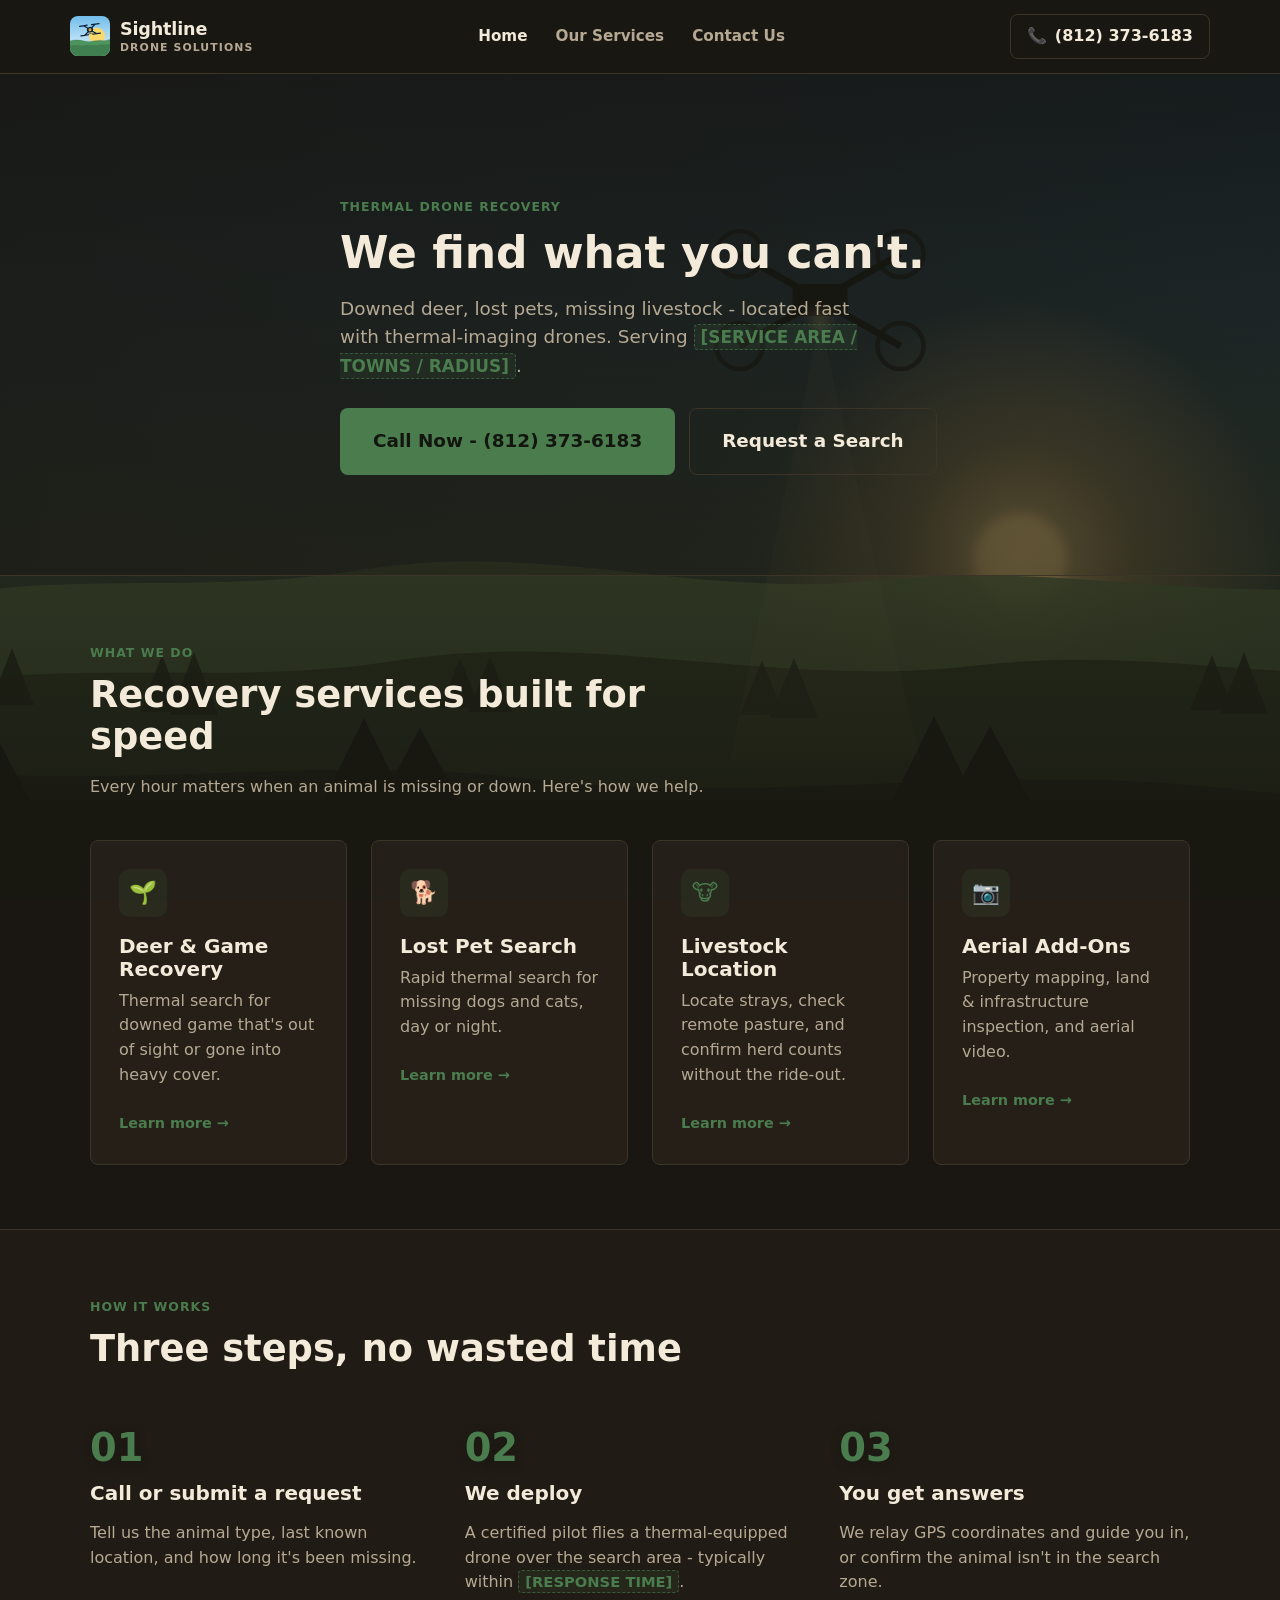
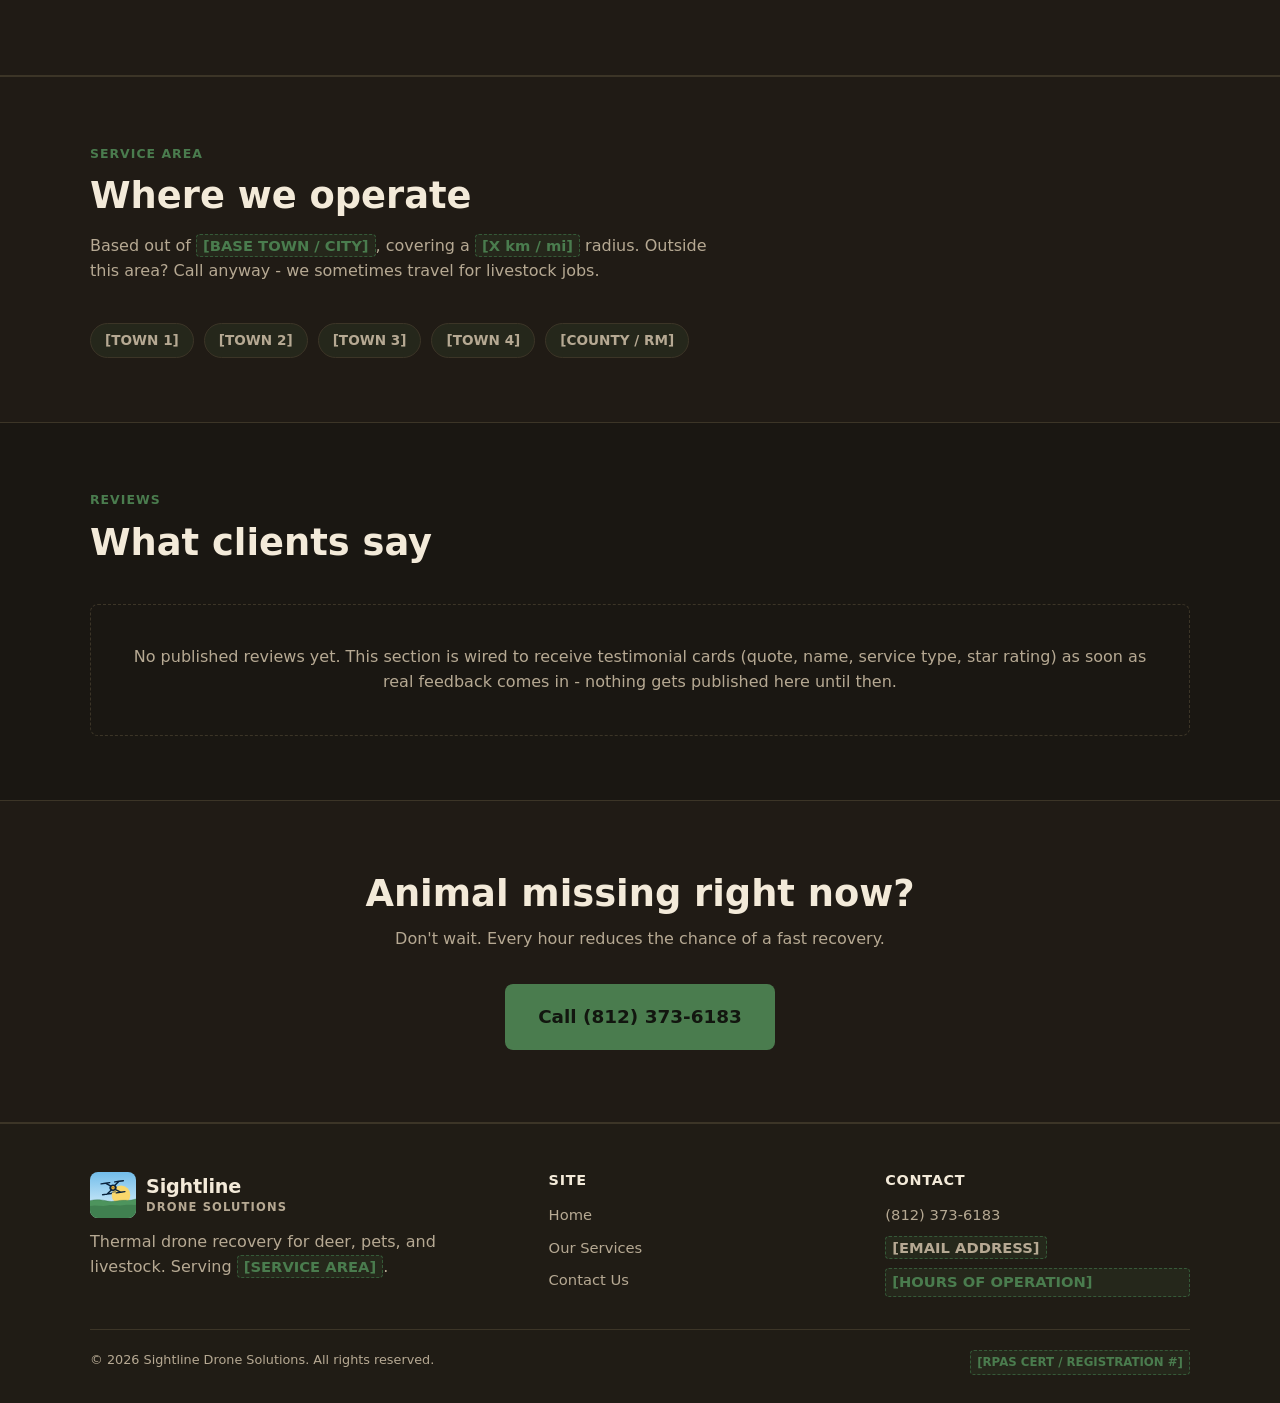
==== index.html @ b026ed7c "Add real phone number (812) 373-6183 Replace the [PHONE NUMBER] placeholder with the real number acr" ====
<!DOCTYPE html>
<html lang="en">
<head>
<meta charset="UTF-8">
<meta name="viewport" content="width=device-width, initial-scale=1.0">
<title>Sightline Drone Solutions | Thermal Drone Recovery for Deer, Pets &amp; Livestock</title>
<meta name="description" content="Thermal drone recovery service for downed deer, lost pets, and missing livestock. Fast dispatch, certified pilots. Call now.">
<link rel="stylesheet" href="css/style.css">
</head>
<body>

<!-- ===================== HEADER ===================== -->
<header class="site-header">
  <div class="container header-inner">
    <a href="index.html" class="brand">
      <img src="img/sightline-drone-solutions-icon-square.svg" alt="Sightline Drone Solutions" class="brand-icon">
      <span class="brand-text">
        <span class="brand-primary">Sightline</span>
        <span class="brand-secondary">Drone Solutions</span>
      </span>
    </a>

    <nav class="main-nav" id="main-nav">
      <a href="index.html" class="active">Home</a>
      <a href="services.html">Our Services</a>
      <a href="contact.html">Contact Us</a>
    </nav>

    <div class="header-actions">
      <a href="tel:+18123736183" class="header-call">
        &#128222; <span class="call-label">(812) 373-6183</span>
      </a>
      <button class="nav-toggle" id="nav-toggle" aria-label="Toggle menu" aria-expanded="false">
        &#9776;
      </button>
    </div>
  </div>
</header>

<!-- ===================== HERO ===================== -->
<section class="hero">
  <div class="container hero-grid">
    <div>
      <span class="eyebrow">Thermal Drone Recovery</span>
      <h1>We find what you can't.</h1>
      <p class="lead">
        Downed deer, lost pets, missing livestock - located fast with
        thermal-imaging drones. Serving <span class="placeholder">[SERVICE AREA / TOWNS / RADIUS]</span>.
      </p>

      <div class="hero-actions">
        <a href="tel:+18123736183" class="btn btn-primary btn-lg">Call Now - (812) 373-6183</a>
        <a href="contact.html" class="btn btn-secondary btn-lg">Request a Search</a>
      </div>
    </div>
  </div>
</section>

<!-- ===================== SERVICES OVERVIEW ===================== -->
<section>
  <div class="container">
    <div class="section-head">
      <span class="eyebrow">What We Do</span>
      <h2>Recovery services built for speed</h2>
      <p>Every hour matters when an animal is missing or down. Here's how we help.</p>
    </div>

    <div class="grid grid-4">
      <a href="services.html#deer-recovery" class="card">
        <div class="card-icon">&#127793;</div>
        <h3>Deer &amp; Game Recovery</h3>
        <p>Thermal search for downed game that's out of sight or gone into heavy cover.</p>
        <span class="card-link">Learn more &rarr;</span>
      </a>
      <a href="services.html#pet-search" class="card">
        <div class="card-icon">&#128021;</div>
        <h3>Lost Pet Search</h3>
        <p>Rapid thermal search for missing dogs and cats, day or night.</p>
        <span class="card-link">Learn more &rarr;</span>
      </a>
      <a href="services.html#livestock" class="card">
        <div class="card-icon">&#128046;</div>
        <h3>Livestock Location</h3>
        <p>Locate strays, check remote pasture, and confirm herd counts without the ride-out.</p>
        <span class="card-link">Learn more &rarr;</span>
      </a>
      <a href="services.html#aerial-addons" class="card">
        <div class="card-icon">&#128247;</div>
        <h3>Aerial Add-Ons</h3>
        <p>Property mapping, land &amp; infrastructure inspection, and aerial video.</p>
        <span class="card-link">Learn more &rarr;</span>
      </a>
    </div>
  </div>
</section>

<!-- ===================== HOW IT WORKS ===================== -->
<section class="band">
  <div class="container">
    <div class="section-head">
      <span class="eyebrow">How It Works</span>
      <h2>Three steps, no wasted time</h2>
    </div>

    <div class="steps">
      <div class="step">
        <div class="step-number">01</div>
        <h3>Call or submit a request</h3>
        <p>Tell us the animal type, last known location, and how long it's been missing.</p>
      </div>
      <div class="step">
        <div class="step-number">02</div>
        <h3>We deploy</h3>
        <p>A certified pilot flies a thermal-equipped drone over the search area - typically within <span class="placeholder">[RESPONSE TIME]</span>.</p>
      </div>
      <div class="step">
        <div class="step-number">03</div>
        <h3>You get answers</h3>
        <p>We relay GPS coordinates and guide you in, or confirm the animal isn't in the search zone.</p>
      </div>
    </div>
  </div>
</section>


<!-- ===================== SERVICE AREA ===================== -->
<section class="band">
  <div class="container">
    <div class="section-head">
      <span class="eyebrow">Service Area</span>
      <h2>Where we operate</h2>
      <p>Based out of <span class="placeholder">[BASE TOWN / CITY]</span>, covering a <span class="placeholder">[X km / mi]</span> radius. Outside this area? Call anyway - we sometimes travel for livestock jobs.</p>
    </div>
    <div class="area-list">
      <span class="placeholder">[TOWN 1]</span>
      <span class="placeholder">[TOWN 2]</span>
      <span class="placeholder">[TOWN 3]</span>
      <span class="placeholder">[TOWN 4]</span>
      <span class="placeholder">[COUNTY / RM]</span>
    </div>
  </div>
</section>

<!-- ===================== REVIEWS (placeholder slot) ===================== -->
<section>
  <div class="container">
    <div class="section-head">
      <span class="eyebrow">Reviews</span>
      <h2>What clients say</h2>
    </div>
    <div class="reviews-slot">
      No published reviews yet. This section is wired to receive testimonial
      cards (quote, name, service type, star rating) as soon as real
      feedback comes in - nothing gets published here until then.
    </div>
  </div>
</section>

<!-- ===================== CTA ===================== -->
<section class="cta-band band">
  <div class="container">
    <h2>Animal missing right now?</h2>
    <p>Don't wait. Every hour reduces the chance of a fast recovery.</p>
    <a href="tel:+18123736183" class="btn btn-primary btn-lg">Call (812) 373-6183</a>
  </div>
</section>

<!-- ===================== FOOTER ===================== -->
<footer class="site-footer">
  <div class="container">
    <div class="footer-grid">
      <div>
        <a href="index.html" class="brand footer-brand">
          <img src="img/sightline-drone-solutions-icon-square.svg" alt="Sightline Drone Solutions" class="brand-icon">
          <span class="brand-text">
            <span class="brand-primary">Sightline</span>
            <span class="brand-secondary">Drone Solutions</span>
          </span>
        </a>
        <p>Thermal drone recovery for deer, pets, and livestock. Serving <span class="placeholder">[SERVICE AREA]</span>.</p>
      </div>
      <div>
        <h4>Site</h4>
        <ul>
          <li><a href="index.html">Home</a></li>
          <li><a href="services.html">Our Services</a></li>
          <li><a href="contact.html">Contact Us</a></li>
        </ul>
      </div>
      <div>
        <h4>Contact</h4>
        <ul>
          <li><a href="tel:+18123736183">(812) 373-6183</a></li>
          <li><a href="mailto:placeholder@example.com" class="placeholder">[EMAIL ADDRESS]</a></li>
          <li class="placeholder">[HOURS OF OPERATION]</li>
        </ul>
      </div>
    </div>
    <div class="footer-bottom">
      <span>&copy; <span id="year"></span> Sightline Drone Solutions. All rights reserved.</span>
      <span class="placeholder">[RPAS CERT / REGISTRATION #]</span>
    </div>
  </div>
</footer>

<div class="mobile-call-bar">
  <a href="tel:+18123736183">&#128222; Call Now</a>
</div>

<script src="js/main.js"></script>
</body>
</html>
---- css/style.css ----
/* ==========================================================================
   Sightline Drone Solutions - base styles
   ========================================================================== */

:root {
  --bg: #1a1712;
  --bg-rgb: 26, 23, 18;
  --bg-alt: #221d16;
  --bg-alt-rgb: 34, 29, 22;
  --bg-card: #28221a;
  --bg-card-rgb: 40, 34, 26;
  --border: #3c3527;
  --text: #f3ead9;
  --text-dim: #b6a993;
  --accent: #4a7c4e;
  --accent-rgb: 74, 124, 78;
  --accent-dim: #355a38;
  --accent-text: #12160f;
  --danger: #cf5c40;
  --success: #7e9455;
  --radius: 8px;
  --max-width: 1140px;
  --font-body: 'Inter', system-ui, -apple-system, "Segoe UI", Roboto, sans-serif;
  --font-head: 'Inter', system-ui, -apple-system, "Segoe UI", Roboto, sans-serif;
}

* {
  box-sizing: border-box;
}

html {
  scroll-behavior: smooth;
  background:
    linear-gradient(180deg, rgba(var(--bg-rgb), 0.55) 0%, rgba(var(--bg-rgb), 0.42) 30%, rgba(var(--bg-rgb), 0.8) 100%),
    var(--bg) url('../img/hero-bg.svg');
  background-size: cover;
  background-position: center top;
  background-repeat: no-repeat;
  background-attachment: fixed;
}

body {
  margin: 0;
  background: transparent;
  color: var(--text);
  font-family: var(--font-body);
  line-height: 1.55;
  -webkit-font-smoothing: antialiased;
}

img {
  max-width: 100%;
  display: block;
}

a {
  color: var(--accent);
  text-decoration: none;
}

a:hover {
  text-decoration: underline;
}

.container {
  width: 100%;
  max-width: var(--max-width);
  margin: 0 auto;
  padding: 0 20px;
}

section {
  padding: 64px 0;
}

h1, h2, h3, h4 {
  font-family: var(--font-head);
  line-height: 1.15;
  margin: 0 0 16px;
}

h1 { font-size: clamp(2.1rem, 5vw, 3.4rem); }
h2 { font-size: clamp(1.6rem, 3.4vw, 2.3rem); }
h3 { font-size: 1.25rem; }

p { margin: 0 0 16px; color: var(--text-dim); }

.eyebrow {
  display: inline-block;
  color: var(--accent);
  font-weight: 700;
  letter-spacing: 0.08em;
  text-transform: uppercase;
  font-size: 0.78rem;
  margin-bottom: 12px;
}

.section-head {
  max-width: 640px;
  margin-bottom: 40px;
}

.placeholder {
  background: rgba(var(--accent-rgb), 0.12);
  border: 1px dashed var(--accent-dim);
  color: var(--accent);
  padding: 2px 6px;
  border-radius: 4px;
  font-size: 0.92em;
  font-weight: 600;
  white-space: normal;
}

p.placeholder {
  display: block;
}

/* ---------- Buttons ---------- */

.btn {
  display: inline-flex;
  align-items: center;
  justify-content: center;
  gap: 8px;
  padding: 14px 26px;
  border-radius: var(--radius);
  font-weight: 700;
  font-size: 1rem;
  border: 1px solid transparent;
  cursor: pointer;
  text-decoration: none;
  transition: transform 0.12s ease, background 0.15s ease, border-color 0.15s ease;
}

.btn:hover {
  text-decoration: none;
  transform: translateY(-1px);
}

.btn-primary {
  background: var(--accent);
  color: var(--accent-text);
}

.btn-primary:hover {
  background: #5c945f;
}

.btn-secondary {
  background: transparent;
  color: var(--text);
  border-color: var(--border);
}

.btn-secondary:hover {
  border-color: var(--accent);
  color: var(--accent);
}

.btn-block {
  width: 100%;
}

.btn-lg {
  padding: 18px 32px;
  font-size: 1.15rem;
}

/* ---------- Header ---------- */

.site-header {
  position: sticky;
  top: 0;
  z-index: 100;
  background: rgba(26, 23, 18, 0.92);
  backdrop-filter: blur(8px);
  border-bottom: 1px solid var(--border);
}

.header-inner {
  display: flex;
  align-items: center;
  justify-content: space-between;
  padding: 14px 0;
  gap: 16px;
}

.brand {
  display: flex;
  align-items: center;
  gap: 10px;
}

.brand:hover {
  text-decoration: none;
}

.brand-icon {
  height: 40px;
  width: 40px;
  border-radius: 8px;
  display: block;
  flex-shrink: 0;
}

.brand-text {
  display: flex;
  flex-direction: column;
  line-height: 1.15;
}

.brand-text .brand-primary {
  font-weight: 800;
  font-size: 1.1rem;
  color: var(--text);
  letter-spacing: -0.01em;
  padding-bottom: 3px;
}

.brand-text .brand-secondary {
  font-size: 0.68rem;
  font-weight: 600;
  letter-spacing: 0.1em;
  text-transform: uppercase;
  color: var(--text-dim);
}

.footer-brand {
  margin-bottom: 12px;
}

.footer-brand .brand-icon {
  height: 46px;
  width: 46px;
}

.footer-brand .brand-primary {
  font-size: 1.2rem;
}

.footer-brand .brand-secondary {
  font-size: 0.72rem;
}

.main-nav {
  display: flex;
  align-items: center;
  gap: 28px;
}

.main-nav a {
  color: var(--text-dim);
  font-weight: 600;
  font-size: 0.95rem;
}

.main-nav a:hover,
.main-nav a.active {
  color: var(--text);
  text-decoration: none;
}

.header-actions {
  display: flex;
  align-items: center;
  gap: 12px;
}

.header-call {
  display: inline-flex;
  align-items: center;
  gap: 8px;
  color: var(--text);
  font-weight: 700;
  border: 1px solid var(--border);
  padding: 9px 16px;
  border-radius: var(--radius);
}

.header-call:hover {
  border-color: var(--accent);
  color: var(--accent);
  text-decoration: none;
}

.nav-toggle {
  display: none;
  background: none;
  border: 1px solid var(--border);
  border-radius: var(--radius);
  color: var(--text);
  width: 42px;
  height: 42px;
  align-items: center;
  justify-content: center;
  cursor: pointer;
}

/* ---------- Hero ---------- */

.hero {
  padding: 120px 0 100px;
  background: linear-gradient(100deg, rgba(var(--bg-rgb), 0.55) 0%, rgba(var(--bg-rgb), 0.3) 55%, transparent 100%);
  border-bottom: 1px solid var(--border);
}

.hero-grid {
  max-width: 640px;
}

.hero-grid h1 {
  font-size: clamp(2.1rem, 4vw, 2.75rem);
}

/* ---------- Page header (slim banner for non-home pages) ---------- */

.page-header {
  padding: 56px 0 48px;
  background: linear-gradient(100deg, rgba(var(--bg-rgb), 0.6) 0%, rgba(var(--bg-rgb), 0.35) 60%, transparent 100%);
  border-bottom: 1px solid var(--border);
}

.page-header .lead {
  max-width: 560px;
  margin-bottom: 0;
}

.hero p.lead {
  font-size: 1.15rem;
  color: var(--text-dim);
  max-width: 520px;
}

.hero-actions {
  display: flex;
  gap: 14px;
  flex-wrap: wrap;
  margin-top: 28px;
}

/* ---------- Cards / grids ---------- */

.grid {
  display: grid;
  gap: 24px;
}

.grid-4 { grid-template-columns: repeat(4, 1fr); }
.grid-3 { grid-template-columns: repeat(3, 1fr); }
.grid-2 { grid-template-columns: repeat(2, 1fr); }

.card {
  display: block;
  background: rgba(var(--bg-card-rgb), 0.82);
  border: 1px solid var(--border);
  border-radius: var(--radius);
  padding: 28px;
  color: var(--text);
  transition: border-color 0.15s ease, transform 0.12s ease;
}

.card:hover {
  border-color: var(--accent);
  text-decoration: none;
  color: var(--text);
  transform: translateY(-2px);
}

.card-icon {
  width: 48px;
  height: 48px;
  border-radius: 10px;
  background: rgba(var(--accent-rgb), 0.12);
  color: var(--accent);
  display: flex;
  align-items: center;
  justify-content: center;
  font-size: 1.4rem;
  margin-bottom: 18px;
}

.card h3 {
  color: var(--text);
  margin-bottom: 8px;
}

.card .card-link {
  display: inline-flex;
  align-items: center;
  gap: 6px;
  color: var(--accent);
  font-weight: 700;
  font-size: 0.9rem;
  margin-top: 8px;
}

/* ---------- Steps ---------- */

.steps {
  display: grid;
  grid-template-columns: repeat(3, 1fr);
  gap: 24px;
}

.step {
  position: relative;
  padding-top: 8px;
}

.step-number {
  font-size: 2.4rem;
  font-weight: 900;
  color: var(--accent);
  text-shadow: 0 2px 10px rgba(var(--bg-rgb), 0.9);
  margin-bottom: 4px;
}

/* ---------- Band / alt background ---------- */

.band {
  background: rgba(var(--bg-alt-rgb), 0.78);
  border-top: 1px solid var(--border);
  border-bottom: 1px solid var(--border);
}

/* ---------- Service area ---------- */

.area-list {
  display: flex;
  flex-wrap: wrap;
  gap: 10px;
  margin-top: 16px;
}

.area-list span {
  border: 1px solid var(--border);
  border-radius: 100px;
  padding: 6px 14px;
  font-size: 0.85rem;
  color: var(--text-dim);
}

/* ---------- Reviews placeholder ---------- */

.reviews-slot {
  border: 1px dashed var(--border);
  border-radius: var(--radius);
  padding: 40px;
  text-align: center;
  color: var(--text-dim);
}

/* ---------- Service detail blocks ---------- */

.service-block {
  display: grid;
  grid-template-columns: 1fr 1fr;
  gap: 48px;
  align-items: start;
  padding: 56px 0;
  border-bottom: 1px solid var(--border);
}

.service-block:last-child {
  border-bottom: none;
}

.service-block .btn {
  margin-top: 20px;
}

.service-block .service-media {
  border: 1px solid var(--border);
  border-radius: 12px;
  background: rgba(var(--bg-card-rgb), 0.82);
  aspect-ratio: 4 / 3;
  display: flex;
  align-items: center;
  justify-content: center;
  color: var(--text-dim);
  text-align: center;
  padding: 24px;
  font-size: 0.9rem;
}

.fact-list {
  list-style: none;
  margin: 0 0 20px;
  padding: 0;
  display: grid;
  gap: 10px;
}

.fact-list li {
  display: flex;
  gap: 10px;
  color: var(--text-dim);
  font-size: 0.95rem;
}

.fact-list li::before {
  content: "\2713";
  color: var(--accent);
  font-weight: 900;
  flex-shrink: 0;
}

.caveat-box {
  background: rgba(var(--accent-rgb), 0.08);
  border-left: 3px solid var(--accent);
  border-radius: 0 var(--radius) var(--radius) 0;
  padding: 16px 18px;
  margin-top: 16px;
}

.caveat-box p {
  margin: 0;
  font-size: 0.9rem;
  color: var(--text-dim);
}

.price-tag {
  display: inline-flex;
  align-items: baseline;
  gap: 6px;
  background: rgba(var(--bg-card-rgb), 0.85);
  border: 1px solid var(--border);
  border-radius: var(--radius);
  padding: 12px 18px;
  margin-bottom: 20px;
}

.price-tag .amount {
  font-size: 1.6rem;
  font-weight: 800;
  color: var(--accent);
}

.price-tag .unit {
  color: var(--text-dim);
  font-size: 0.85rem;
}

/* ---------- Contact page ---------- */

.contact-grid {
  display: grid;
  grid-template-columns: 0.9fr 1.1fr;
  gap: 48px;
  align-items: start;
}

.call-card {
  background: linear-gradient(160deg, rgba(var(--accent-rgb), 0.16), transparent 70%);
  border: 1px solid var(--border);
  border-radius: 12px;
  padding: 32px;
  text-align: center;
  margin-bottom: 24px;
}

.call-card .phone-number {
  font-size: 2.1rem;
  font-weight: 900;
  display: block;
  margin: 10px 0 18px;
  color: var(--text);
}

.info-card {
  background: rgba(var(--bg-card-rgb), 0.82);
  border: 1px solid var(--border);
  border-radius: var(--radius);
  padding: 24px;
  margin-bottom: 20px;
}

.info-card h3 {
  font-size: 1rem;
  text-transform: uppercase;
  letter-spacing: 0.05em;
  color: var(--text-dim);
  margin-bottom: 10px;
}

.info-card p {
  margin: 0;
  color: var(--text);
}

form.intake {
  background: rgba(var(--bg-card-rgb), 0.88);
  border: 1px solid var(--border);
  border-radius: var(--radius);
  padding: 32px;
}

.form-row {
  display: grid;
  grid-template-columns: 1fr 1fr;
  gap: 18px;
}

.field {
  margin-bottom: 18px;
}

.field label {
  display: block;
  font-weight: 700;
  font-size: 0.88rem;
  margin-bottom: 6px;
}

.field .hint {
  color: var(--text-dim);
  font-size: 0.8rem;
  margin-top: 4px;
}

.field input,
.field select,
.field textarea {
  width: 100%;
  background: var(--bg);
  border: 1px solid var(--border);
  border-radius: 6px;
  padding: 12px 14px;
  color: var(--text);
  font-family: inherit;
  font-size: 0.95rem;
}

.field input:focus,
.field select:focus,
.field textarea:focus {
  outline: none;
  border-color: var(--accent);
}

.field textarea {
  min-height: 120px;
  resize: vertical;
}

.field-required::after {
  content: " *";
  color: var(--accent);
}

.form-note {
  font-size: 0.85rem;
  color: var(--text-dim);
  margin-top: 14px;
}

.form-status {
  display: none;
  margin-top: 16px;
  padding: 12px 16px;
  border-radius: 6px;
  font-size: 0.9rem;
}

.form-status.success {
  display: block;
  background: rgba(76, 175, 107, 0.12);
  border: 1px solid var(--success);
  color: var(--success);
}

.form-status.error {
  display: block;
  background: rgba(255, 77, 77, 0.12);
  border: 1px solid var(--danger);
  color: var(--danger);
}

/* ---------- CTA band ---------- */

.cta-band {
  text-align: center;
  padding: 72px 0;
}

.cta-band h2 {
  margin-bottom: 12px;
}

.cta-band .btn-lg {
  margin-top: 16px;
}

/* ---------- Footer ---------- */

.site-footer {
  border-top: 1px solid var(--border);
  padding: 48px 0 28px;
  background: rgba(var(--bg-alt-rgb), 0.88);
}

.footer-grid {
  display: grid;
  grid-template-columns: 1.4fr 1fr 1fr;
  gap: 32px;
  margin-bottom: 32px;
}

.footer-grid h4 {
  color: var(--text);
  font-size: 0.9rem;
  text-transform: uppercase;
  letter-spacing: 0.05em;
  margin-bottom: 14px;
}

.footer-grid ul {
  list-style: none;
  margin: 0;
  padding: 0;
  display: grid;
  gap: 8px;
}

.footer-grid a {
  color: var(--text-dim);
  font-size: 0.92rem;
}

.footer-grid a:hover {
  color: var(--accent);
}

.footer-bottom {
  border-top: 1px solid var(--border);
  padding-top: 20px;
  display: flex;
  justify-content: space-between;
  flex-wrap: wrap;
  gap: 10px;
  font-size: 0.8rem;
  color: var(--text-dim);
}

/* ---------- Sticky mobile call bar ---------- */

.mobile-call-bar {
  display: none;
}

/* ---------- Responsive ---------- */

@media (max-width: 900px) {
  .contact-grid,
  .service-block {
    grid-template-columns: minmax(0, 1fr);
  }

  .service-media {
    order: -1;
  }

  .grid-4 { grid-template-columns: repeat(2, 1fr); }
  .grid-3 { grid-template-columns: repeat(2, 1fr); }
  .footer-grid { grid-template-columns: 1fr 1fr; }
  .steps { grid-template-columns: 1fr; }
}

@media (max-width: 760px) {
  .main-nav {
    position: fixed;
    top: 65px;
    left: 0;
    right: 0;
    background: var(--bg);
    border-bottom: 1px solid var(--border);
    flex-direction: column;
    align-items: flex-start;
    padding: 20px;
    gap: 18px;
    z-index: 90;
    opacity: 0;
    visibility: hidden;
    transform: translateY(-8px);
    transition: opacity 0.2s ease, transform 0.2s ease, visibility 0.2s ease;
  }

  .main-nav.open {
    opacity: 1;
    visibility: visible;
    transform: translateY(0);
  }

  .header-call span.call-label {
    display: none;
  }

  .nav-toggle {
    display: flex;
  }

  .grid-4, .grid-3, .grid-2 { grid-template-columns: 1fr; }
  .form-row { grid-template-columns: 1fr; }
  .footer-grid { grid-template-columns: 1fr; }

  body {
    padding-bottom: 74px;
  }

  .mobile-call-bar {
    display: flex;
    position: fixed;
    bottom: 0;
    left: 0;
    right: 0;
    z-index: 95;
    background: var(--accent);
  }

  .mobile-call-bar a {
    flex: 1;
    text-align: center;
    padding: 16px 0;
    color: var(--accent-text);
    font-weight: 800;
    font-size: 1rem;
  }
}
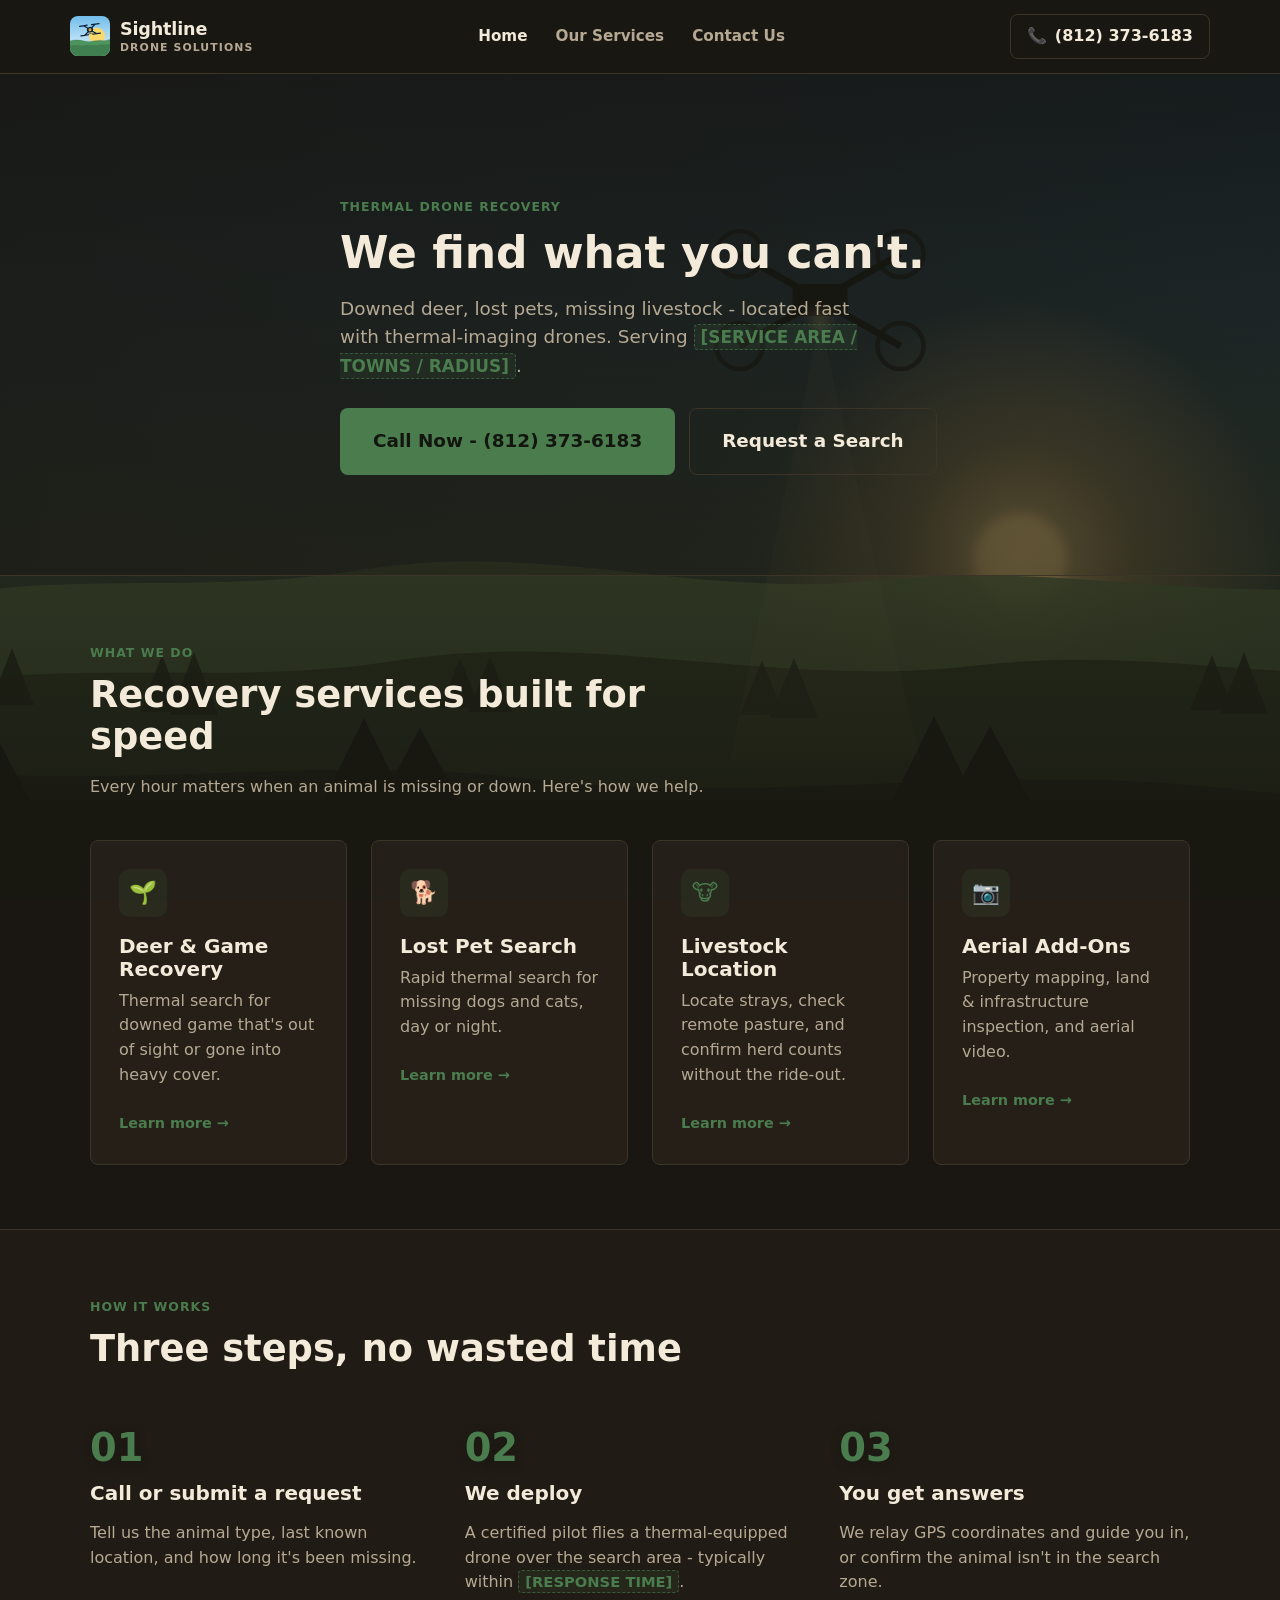
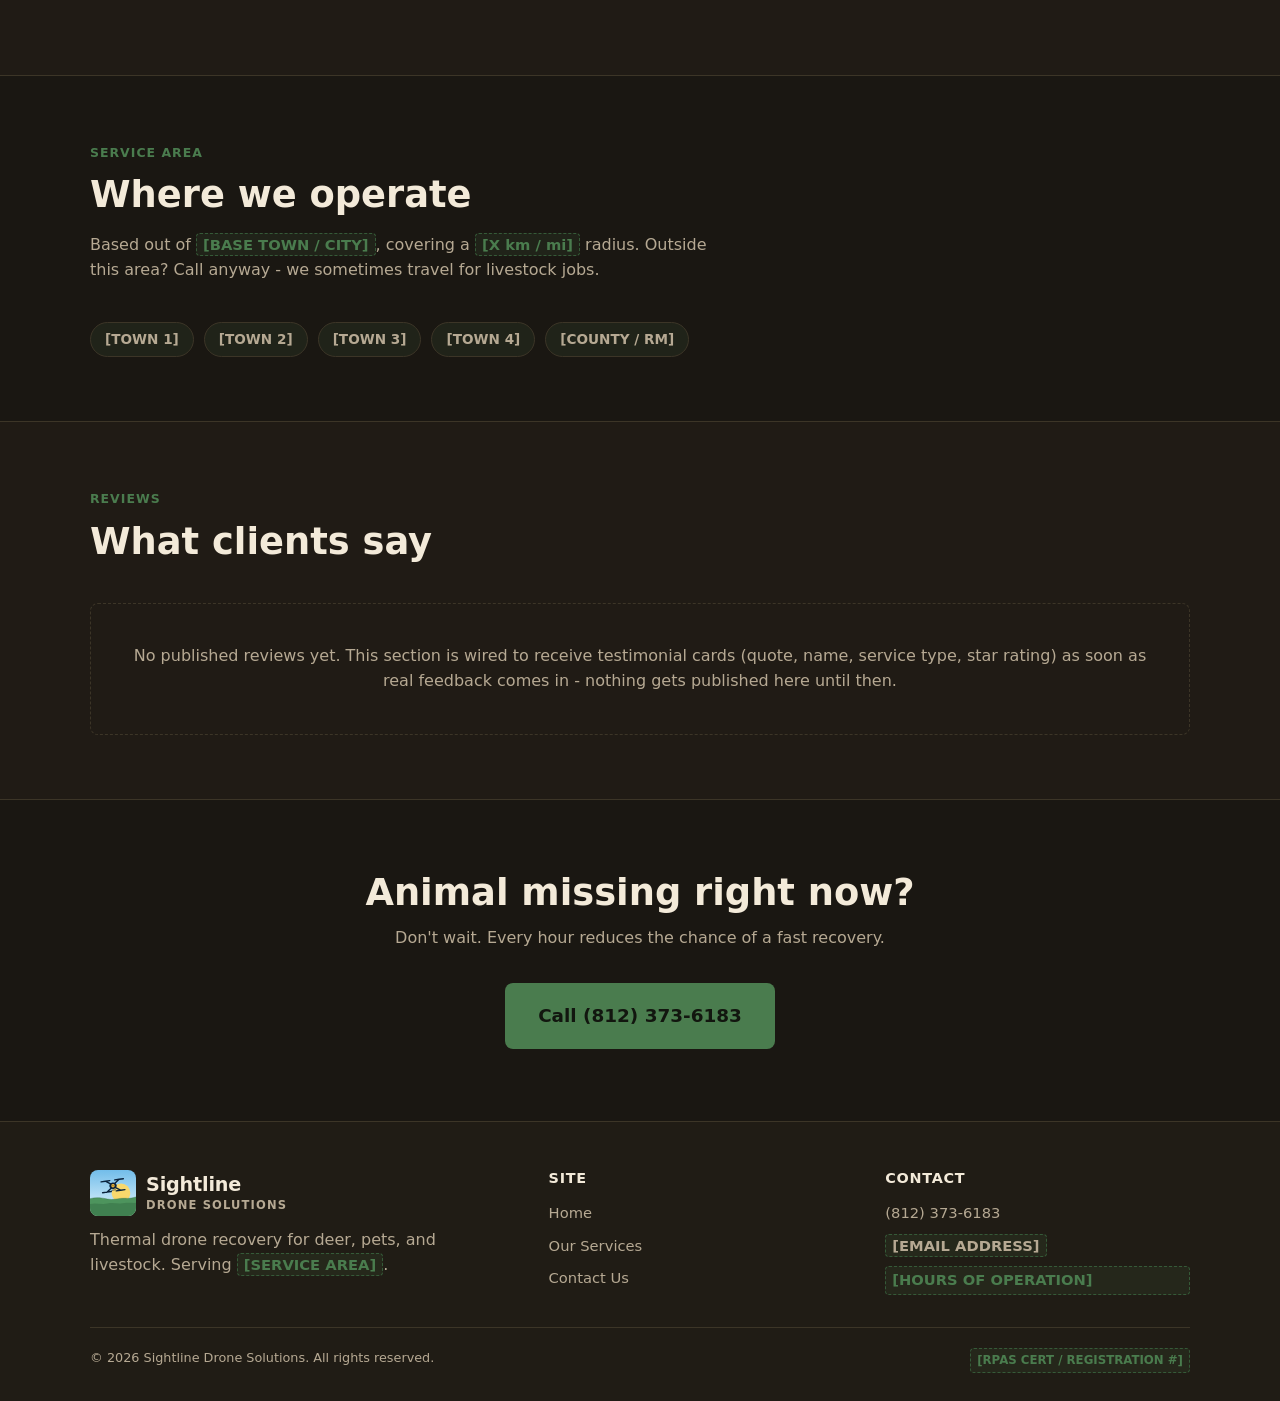
==== commit a00cf0eb: "Fix home page section background alternation and add rounded favicon Home page duplicated a band bac" ====
--- a/index.html
+++ b/index.html
@@ -6,6 +6,7 @@
 <title>Sightline Drone Solutions | Thermal Drone Recovery for Deer, Pets &amp; Livestock</title>
 <meta name="description" content="Thermal drone recovery service for downed deer, lost pets, and missing livestock. Fast dispatch, certified pilots. Call now.">
 <link rel="stylesheet" href="css/style.css">
+<link rel="icon" type="image/svg+xml" href="img/sightline-drone-solutions-icon-rounded.svg">
 </head>
 <body>
 
@@ -124,7 +125,7 @@
 
 
 <!-- ===================== SERVICE AREA ===================== -->
-<section class="band">
+<section>
   <div class="container">
     <div class="section-head">
       <span class="eyebrow">Service Area</span>
@@ -142,7 +143,7 @@
 </section>
 
 <!-- ===================== REVIEWS (placeholder slot) ===================== -->
-<section>
+<section class="band">
   <div class="container">
     <div class="section-head">
       <span class="eyebrow">Reviews</span>
@@ -157,7 +158,7 @@
 </section>
 
 <!-- ===================== CTA ===================== -->
-<section class="cta-band band">
+<section class="cta-band">
   <div class="container">
     <h2>Animal missing right now?</h2>
     <p>Don't wait. Every hour reduces the chance of a fast recovery.</p>
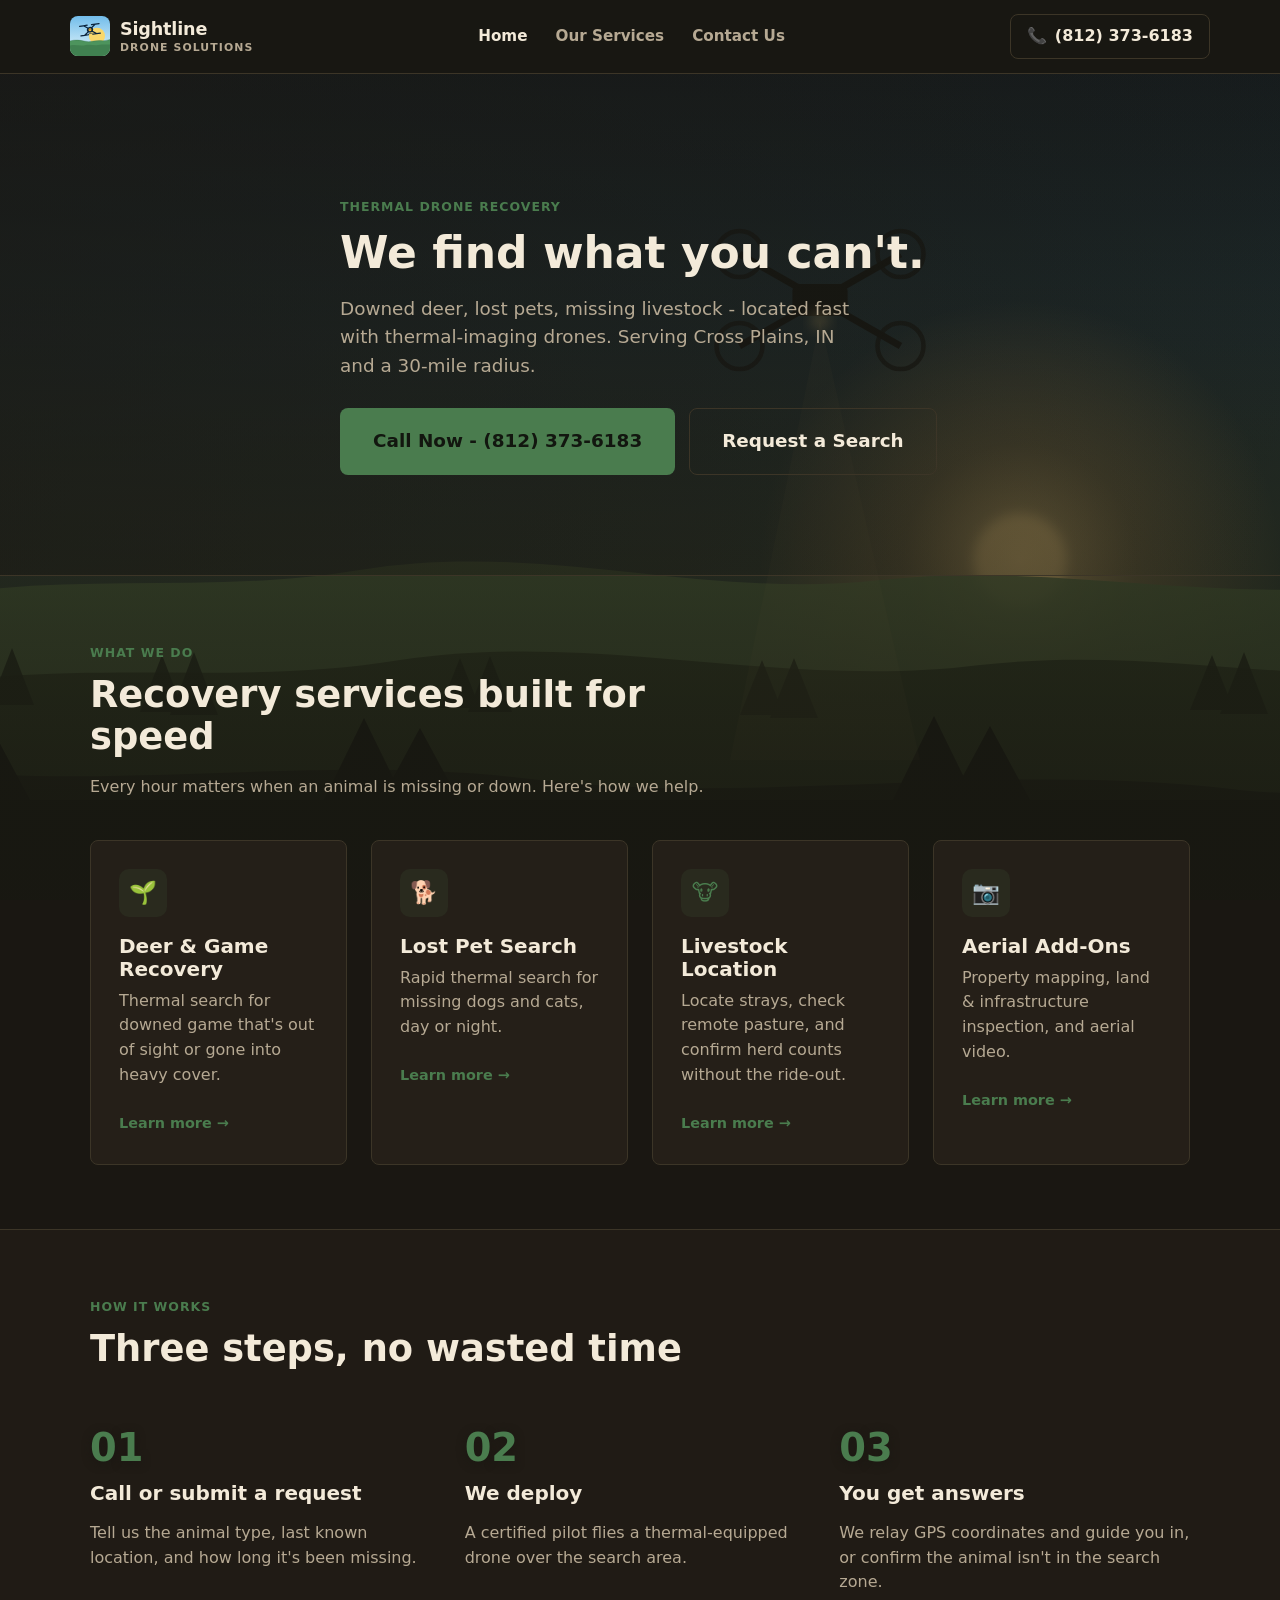
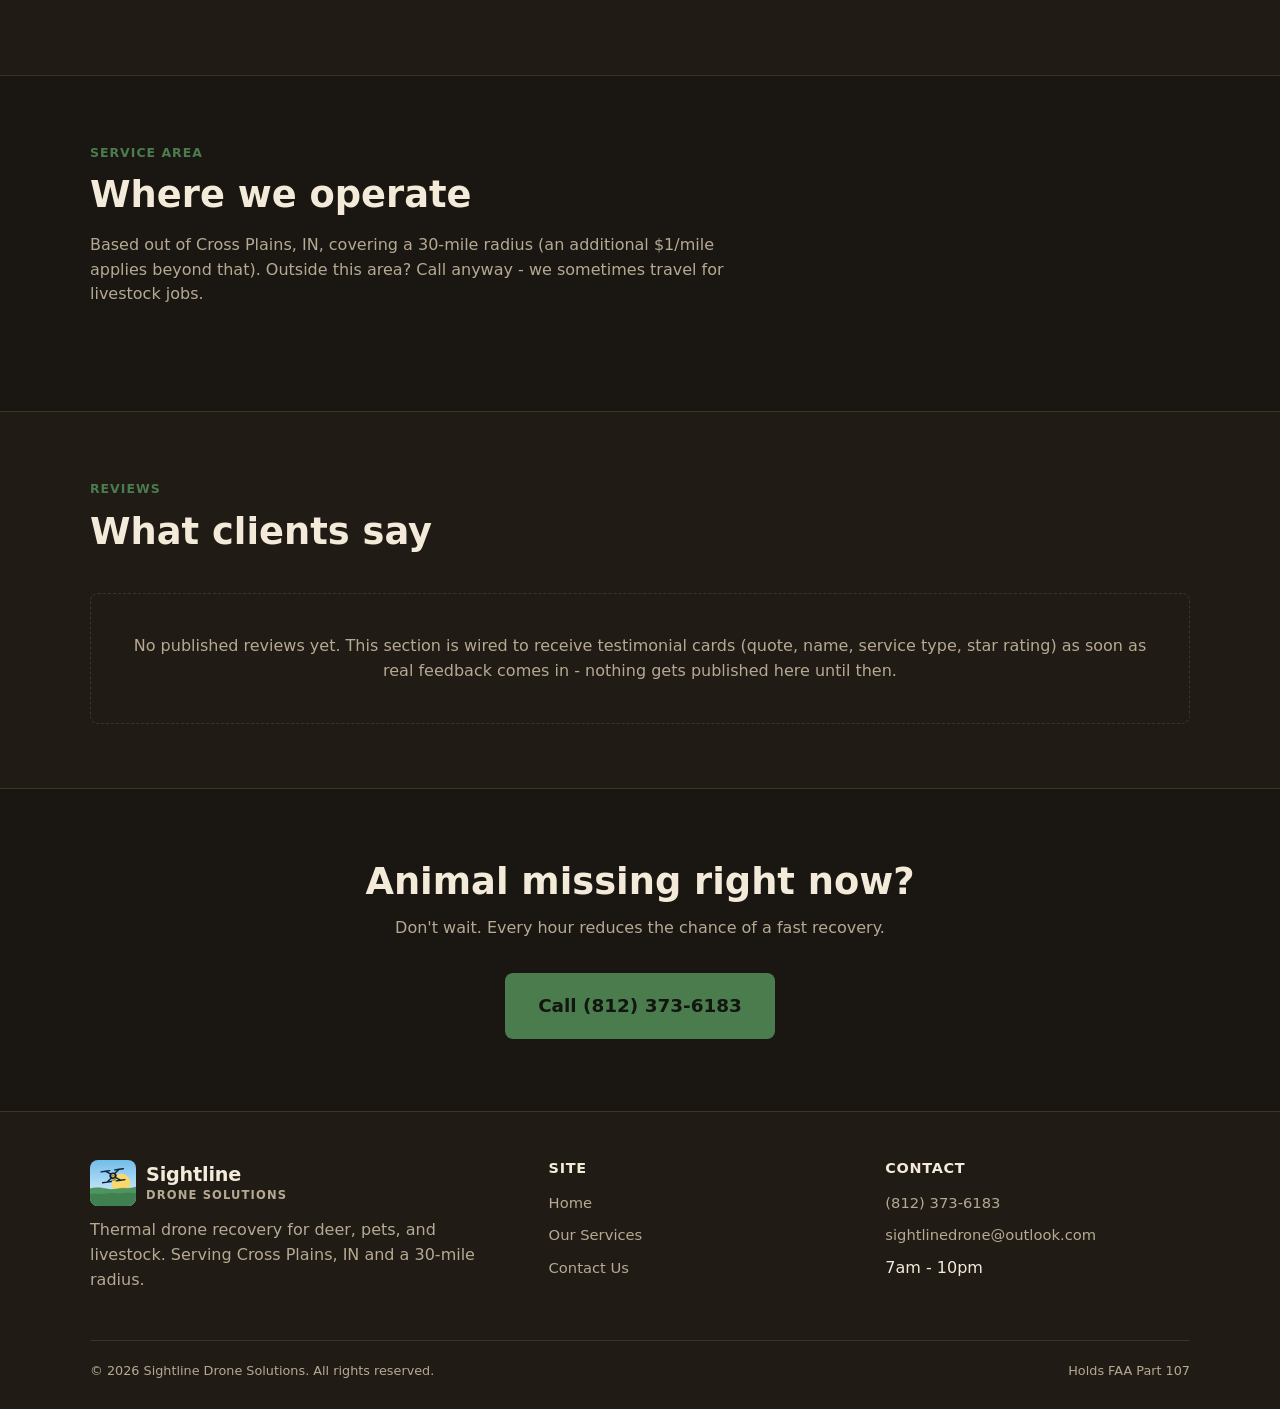
==== commit 83603c9b: "Fill in real business info, pricing, and credentials Adds contact email/hours, service area (Cross P" ====
--- a/index.html
+++ b/index.html
@@ -46,7 +46,7 @@
       <h1>We find what you can't.</h1>
       <p class="lead">
         Downed deer, lost pets, missing livestock - located fast with
-        thermal-imaging drones. Serving <span class="placeholder">[SERVICE AREA / TOWNS / RADIUS]</span>.
+        thermal-imaging drones. Serving Cross Plains, IN and a 30-mile radius.
       </p>
 
       <div class="hero-actions">
@@ -112,7 +112,7 @@
       <div class="step">
         <div class="step-number">02</div>
         <h3>We deploy</h3>
-        <p>A certified pilot flies a thermal-equipped drone over the search area - typically within <span class="placeholder">[RESPONSE TIME]</span>.</p>
+        <p>A certified pilot flies a thermal-equipped drone over the search area.</p>
       </div>
       <div class="step">
         <div class="step-number">03</div>
@@ -130,14 +130,7 @@
     <div class="section-head">
       <span class="eyebrow">Service Area</span>
       <h2>Where we operate</h2>
-      <p>Based out of <span class="placeholder">[BASE TOWN / CITY]</span>, covering a <span class="placeholder">[X km / mi]</span> radius. Outside this area? Call anyway - we sometimes travel for livestock jobs.</p>
-    </div>
-    <div class="area-list">
-      <span class="placeholder">[TOWN 1]</span>
-      <span class="placeholder">[TOWN 2]</span>
-      <span class="placeholder">[TOWN 3]</span>
-      <span class="placeholder">[TOWN 4]</span>
-      <span class="placeholder">[COUNTY / RM]</span>
+      <p>Based out of Cross Plains, IN, covering a 30-mile radius (an additional $1/mile applies beyond that). Outside this area? Call anyway - we sometimes travel for livestock jobs.</p>
     </div>
   </div>
 </section>
@@ -178,7 +171,7 @@
             <span class="brand-secondary">Drone Solutions</span>
           </span>
         </a>
-        <p>Thermal drone recovery for deer, pets, and livestock. Serving <span class="placeholder">[SERVICE AREA]</span>.</p>
+        <p>Thermal drone recovery for deer, pets, and livestock. Serving Cross Plains, IN and a 30-mile radius.</p>
       </div>
       <div>
         <h4>Site</h4>
@@ -192,14 +185,14 @@
         <h4>Contact</h4>
         <ul>
           <li><a href="tel:+18123736183">(812) 373-6183</a></li>
-          <li><a href="mailto:placeholder@example.com" class="placeholder">[EMAIL ADDRESS]</a></li>
-          <li class="placeholder">[HOURS OF OPERATION]</li>
+          <li><a href="mailto:sightlinedrone@outlook.com">sightlinedrone@outlook.com</a></li>
+          <li>7am - 10pm</li>
         </ul>
       </div>
     </div>
     <div class="footer-bottom">
       <span>&copy; <span id="year"></span> Sightline Drone Solutions. All rights reserved.</span>
-      <span class="placeholder">[RPAS CERT / REGISTRATION #]</span>
+      <span>Holds FAA Part 107</span>
     </div>
   </div>
 </footer>
--- a/css/style.css
+++ b/css/style.css
@@ -541,6 +541,13 @@
   font-size: 0.85rem;
 }
 
+.price-bonus {
+  font-size: 0.9rem;
+  font-weight: 600;
+  color: var(--accent);
+  margin: -12px 0 20px;
+}
+
 /* ---------- Contact page ---------- */
 
 .contact-grid {
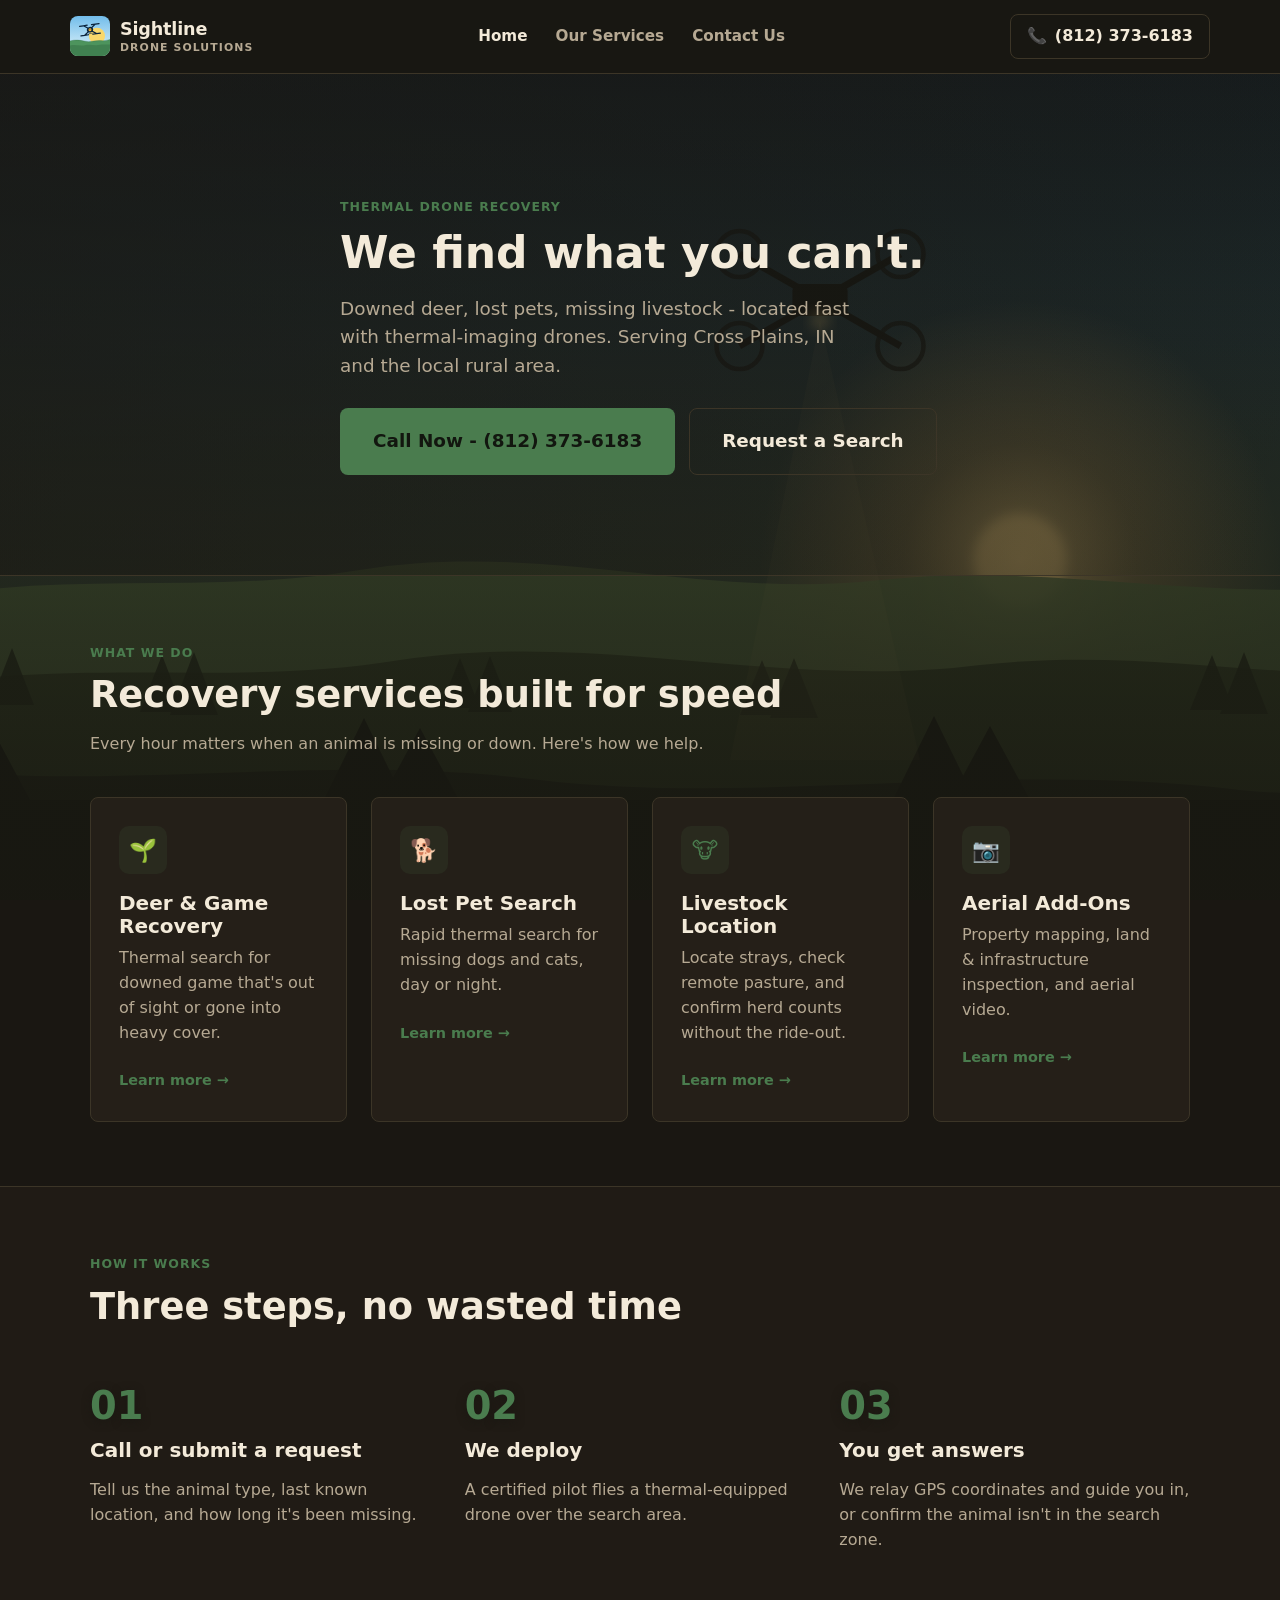
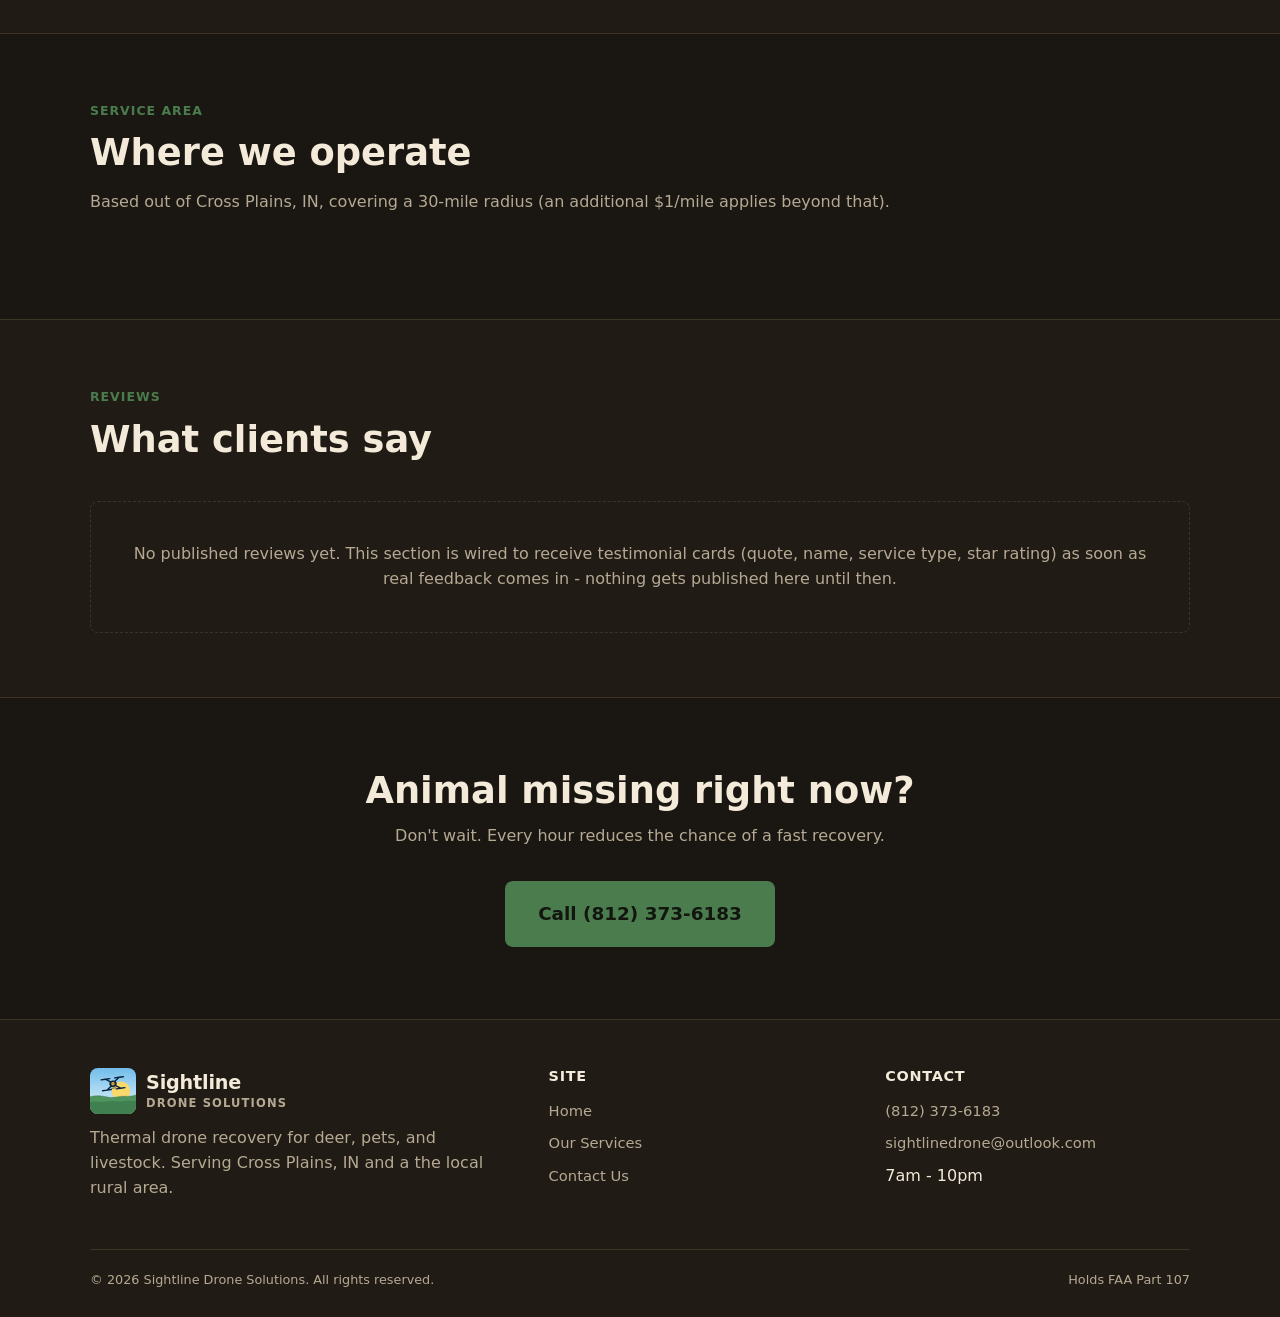
==== commit 5e07e6bb: "Updated wording and formatting" ====
--- a/index.html
+++ b/index.html
@@ -46,7 +46,7 @@
       <h1>We find what you can't.</h1>
       <p class="lead">
         Downed deer, lost pets, missing livestock - located fast with
-        thermal-imaging drones. Serving Cross Plains, IN and a 30-mile radius.
+        thermal-imaging drones. Serving Cross Plains, IN and the local rural area.
       </p>
 
       <div class="hero-actions">
@@ -130,7 +130,7 @@
     <div class="section-head">
       <span class="eyebrow">Service Area</span>
       <h2>Where we operate</h2>
-      <p>Based out of Cross Plains, IN, covering a 30-mile radius (an additional $1/mile applies beyond that). Outside this area? Call anyway - we sometimes travel for livestock jobs.</p>
+      <p>Based out of Cross Plains, IN, covering a 30-mile radius (an additional $1/mile applies beyond that).</p>
     </div>
   </div>
 </section>
@@ -171,7 +171,7 @@
             <span class="brand-secondary">Drone Solutions</span>
           </span>
         </a>
-        <p>Thermal drone recovery for deer, pets, and livestock. Serving Cross Plains, IN and a 30-mile radius.</p>
+        <p>Thermal drone recovery for deer, pets, and livestock. Serving Cross Plains, IN and a the local rural area.</p>
       </div>
       <div>
         <h4>Site</h4>
--- a/css/style.css
+++ b/css/style.css
@@ -96,7 +96,7 @@
 }
 
 .section-head {
-  max-width: 640px;
+  max-width: 1280px;
   margin-bottom: 40px;
 }
 
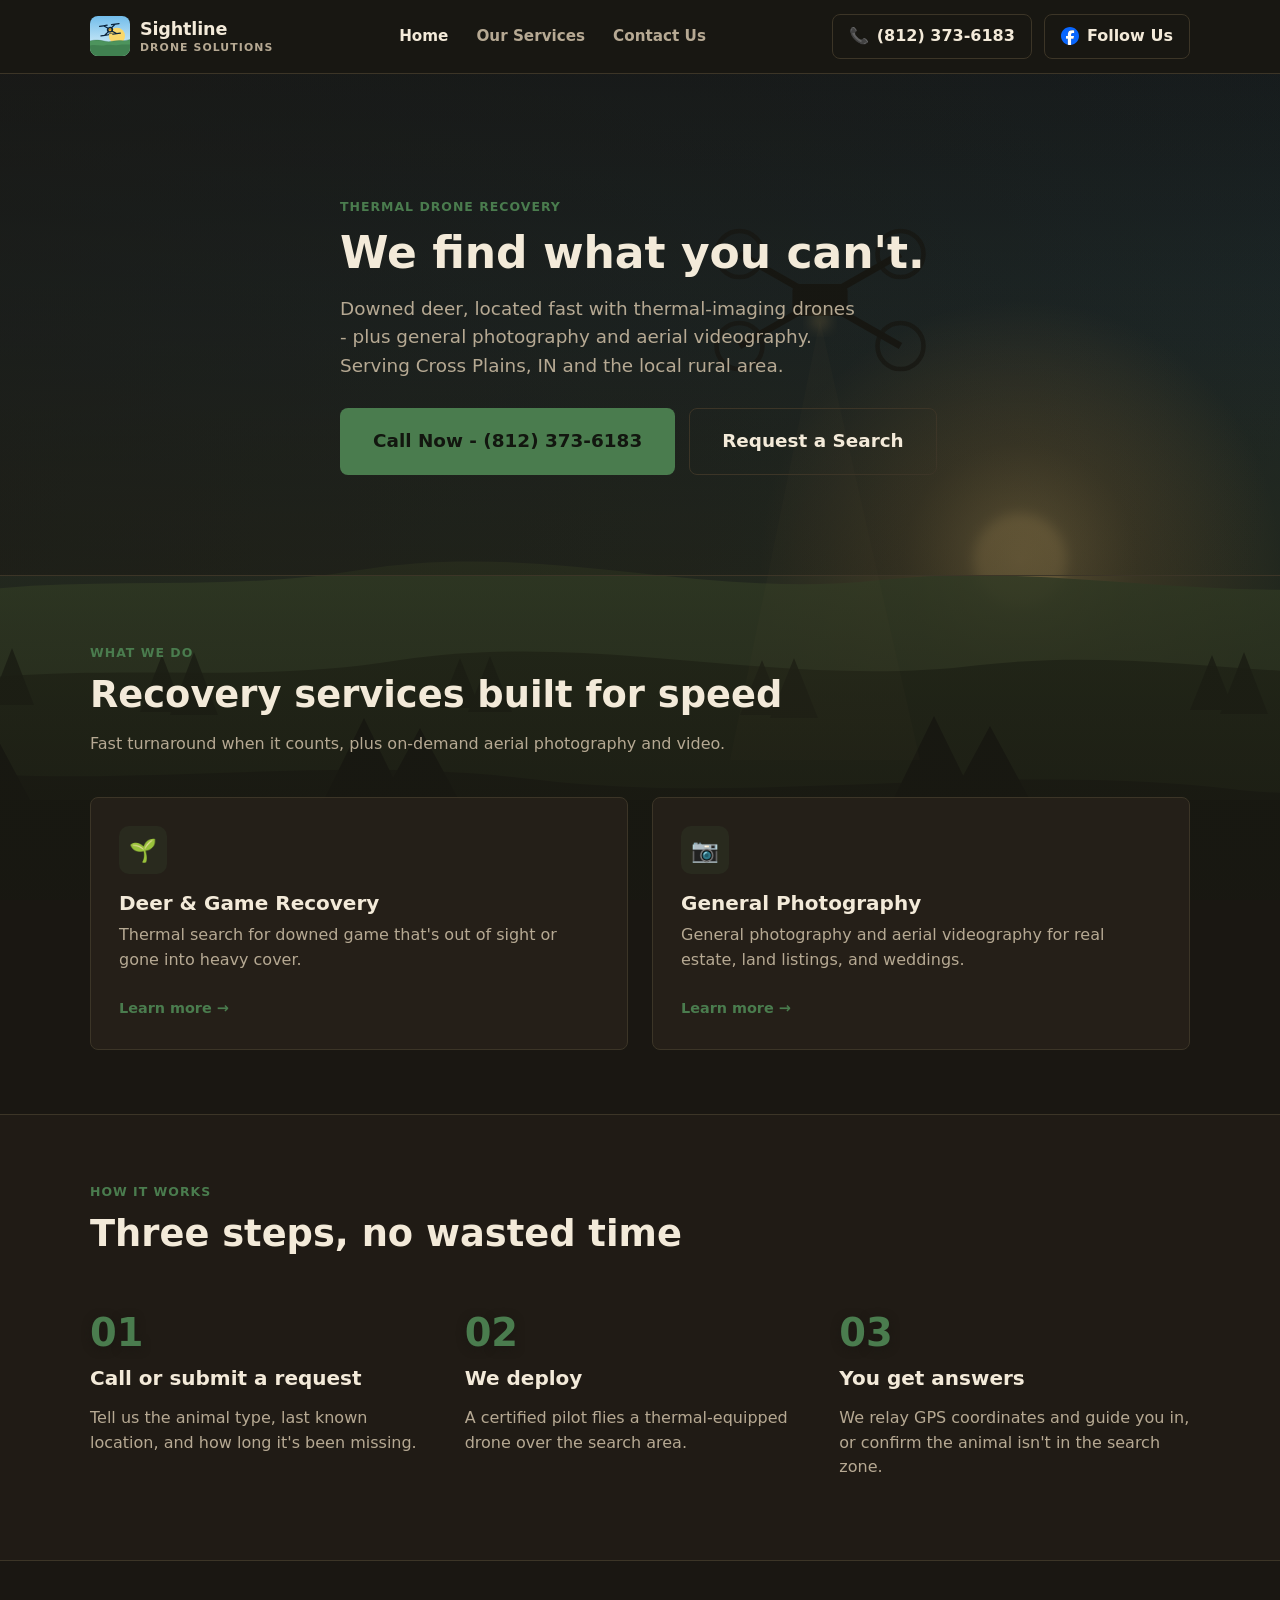
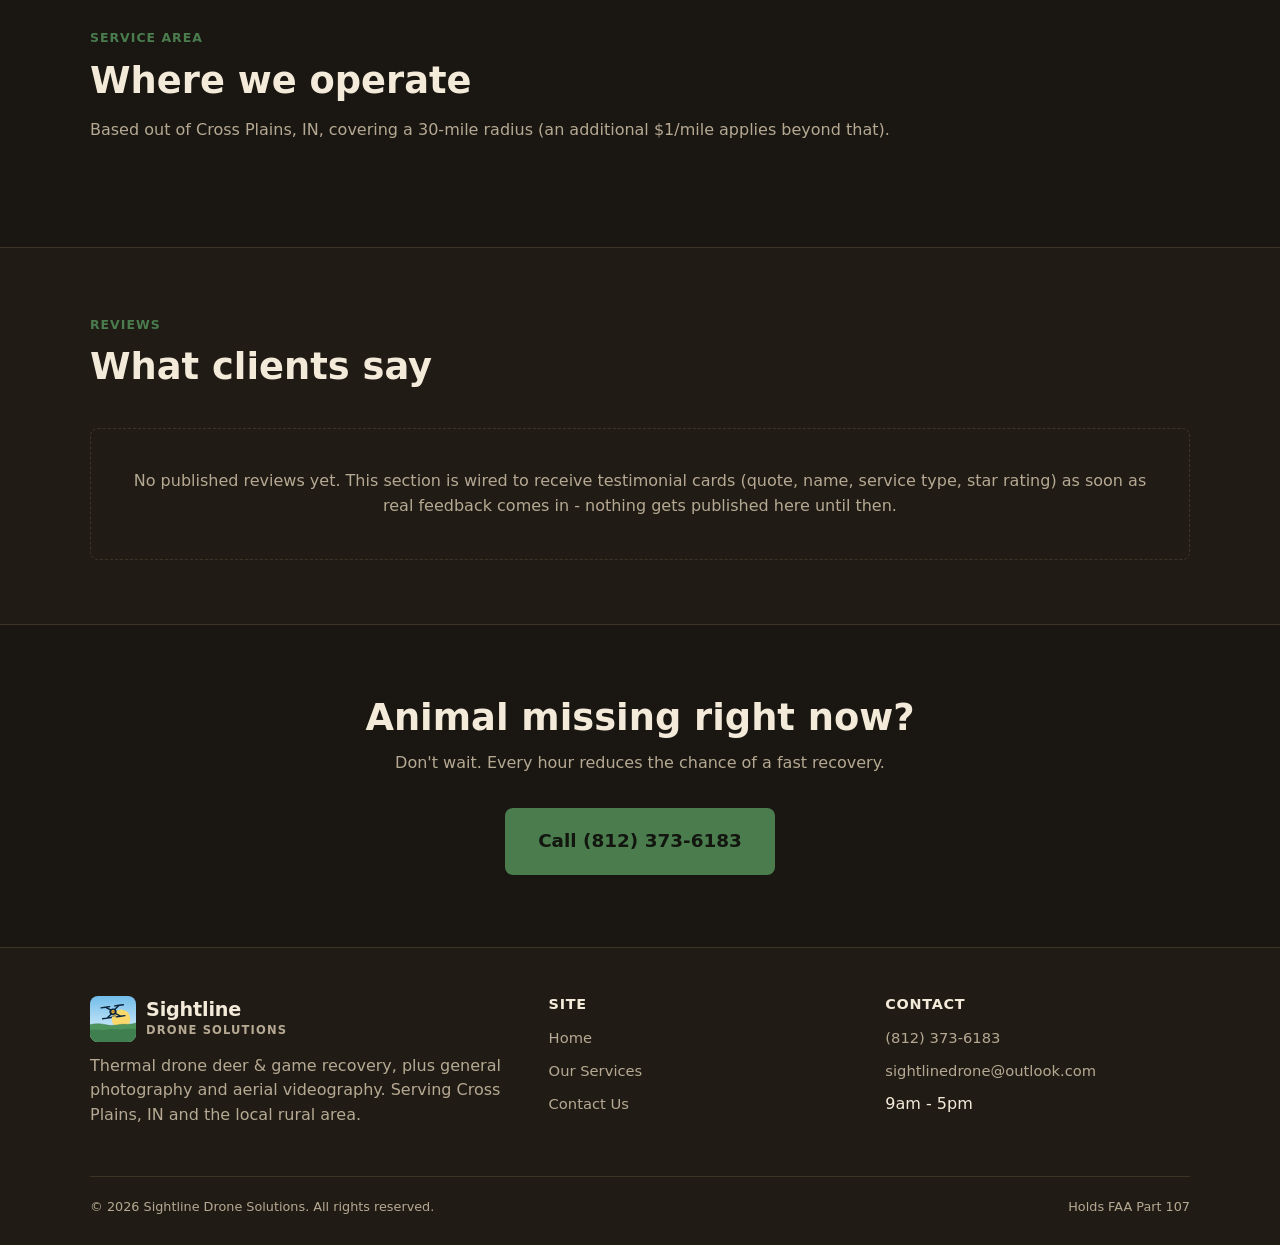
==== commit 55cb9d08: "Update services per client revisions: drop pets/livestock, add photography Removes Lost Pet Search a" ====
--- a/index.html
+++ b/index.html
@@ -3,8 +3,8 @@
 <head>
 <meta charset="UTF-8">
 <meta name="viewport" content="width=device-width, initial-scale=1.0">
-<title>Sightline Drone Solutions | Thermal Drone Recovery for Deer, Pets &amp; Livestock</title>
-<meta name="description" content="Thermal drone recovery service for downed deer, lost pets, and missing livestock. Fast dispatch, certified pilots. Call now.">
+<title>Sightline Drone Solutions | Deer Recovery, Photography &amp; Aerial Videography</title>
+<meta name="description" content="Thermal drone deer &amp; game recovery, plus general photography and aerial videography. Certified pilot, fast dispatch. Call now.">
 <link rel="stylesheet" href="css/style.css">
 <link rel="icon" type="image/svg+xml" href="img/sightline-drone-solutions-icon-rounded.svg">
 </head>
@@ -31,6 +31,10 @@
       <a href="tel:+18123736183" class="header-call">
         &#128222; <span class="call-label">(812) 373-6183</span>
       </a>
+      <a href="https://www.facebook.com/sightlinedronesolutions" class="header-call" target="_blank" rel="noopener noreferrer">
+        <img src="img/2023_Facebook_icon.svg" alt="" class="header-call-icon">
+        <span class="call-label">Follow Us</span>
+      </a>
       <button class="nav-toggle" id="nav-toggle" aria-label="Toggle menu" aria-expanded="false">
         &#9776;
       </button>
@@ -45,8 +49,8 @@
       <span class="eyebrow">Thermal Drone Recovery</span>
       <h1>We find what you can't.</h1>
       <p class="lead">
-        Downed deer, lost pets, missing livestock - located fast with
-        thermal-imaging drones. Serving Cross Plains, IN and the local rural area.
+        Downed deer, located fast with thermal-imaging drones - plus general
+        photography and aerial videography. Serving Cross Plains, IN and the local rural area.
       </p>
 
       <div class="hero-actions">
@@ -63,32 +67,20 @@
     <div class="section-head">
       <span class="eyebrow">What We Do</span>
       <h2>Recovery services built for speed</h2>
-      <p>Every hour matters when an animal is missing or down. Here's how we help.</p>
+      <p>Fast turnaround when it counts, plus on-demand aerial photography and video.</p>
     </div>
 
-    <div class="grid grid-4">
+    <div class="grid grid-2">
       <a href="services.html#deer-recovery" class="card">
         <div class="card-icon">&#127793;</div>
         <h3>Deer &amp; Game Recovery</h3>
         <p>Thermal search for downed game that's out of sight or gone into heavy cover.</p>
         <span class="card-link">Learn more &rarr;</span>
       </a>
-      <a href="services.html#pet-search" class="card">
-        <div class="card-icon">&#128021;</div>
-        <h3>Lost Pet Search</h3>
-        <p>Rapid thermal search for missing dogs and cats, day or night.</p>
-        <span class="card-link">Learn more &rarr;</span>
-      </a>
-      <a href="services.html#livestock" class="card">
-        <div class="card-icon">&#128046;</div>
-        <h3>Livestock Location</h3>
-        <p>Locate strays, check remote pasture, and confirm herd counts without the ride-out.</p>
-        <span class="card-link">Learn more &rarr;</span>
-      </a>
-      <a href="services.html#aerial-addons" class="card">
+      <a href="services.html#photography" class="card">
         <div class="card-icon">&#128247;</div>
-        <h3>Aerial Add-Ons</h3>
-        <p>Property mapping, land &amp; infrastructure inspection, and aerial video.</p>
+        <h3>General Photography</h3>
+        <p>General photography and aerial videography for real estate, land listings, and weddings.</p>
         <span class="card-link">Learn more &rarr;</span>
       </a>
     </div>
@@ -171,7 +163,7 @@
             <span class="brand-secondary">Drone Solutions</span>
           </span>
         </a>
-        <p>Thermal drone recovery for deer, pets, and livestock. Serving Cross Plains, IN and a the local rural area.</p>
+        <p>Thermal drone deer &amp; game recovery, plus general photography and aerial videography. Serving Cross Plains, IN and the local rural area.</p>
       </div>
       <div>
         <h4>Site</h4>
@@ -186,7 +178,7 @@
         <ul>
           <li><a href="tel:+18123736183">(812) 373-6183</a></li>
           <li><a href="mailto:sightlinedrone@outlook.com">sightlinedrone@outlook.com</a></li>
-          <li>7am - 10pm</li>
+          <li>9am - 5pm</li>
         </ul>
       </div>
     </div>
--- a/css/style.css
+++ b/css/style.css
@@ -181,7 +181,7 @@
   display: flex;
   align-items: center;
   justify-content: space-between;
-  padding: 14px 0;
+  padding: 14px 20px;
   gap: 16px;
 }
 
@@ -281,6 +281,13 @@
   border-color: var(--accent);
   color: var(--accent);
   text-decoration: none;
+}
+
+.header-call-icon {
+  width: 18px;
+  height: 18px;
+  display: block;
+  flex-shrink: 0;
 }
 
 .nav-toggle {
@@ -469,18 +476,23 @@
   margin-top: 20px;
 }
 
+.service-copy {
+  padding: 0 20px;
+}
+
 .service-block .service-media {
   border: 1px solid var(--border);
   border-radius: 12px;
   background: rgba(var(--bg-card-rgb), 0.82);
   aspect-ratio: 4 / 3;
-  display: flex;
-  align-items: center;
-  justify-content: center;
-  color: var(--text-dim);
-  text-align: center;
-  padding: 24px;
-  font-size: 0.9rem;
+  overflow: hidden;
+}
+
+.service-block .service-media img {
+  width: 100%;
+  height: 100%;
+  object-fit: cover;
+  display: block;
 }
 
 .fact-list {
@@ -587,7 +599,11 @@
   text-transform: uppercase;
   letter-spacing: 0.05em;
   color: var(--text-dim);
-  margin-bottom: 10px;
+  margin: 0 0 10px;
+}
+
+.info-card h3:not(:first-child) {
+  margin-top: 20px;
 }
 
 .info-card p {
@@ -595,92 +611,21 @@
   color: var(--text);
 }
 
-form.intake {
+.email-card {
   background: rgba(var(--bg-card-rgb), 0.88);
   border: 1px solid var(--border);
   border-radius: var(--radius);
   padding: 32px;
 }
 
-.form-row {
-  display: grid;
-  grid-template-columns: 1fr 1fr;
-  gap: 18px;
-}
-
-.field {
-  margin-bottom: 18px;
-}
-
-.field label {
-  display: block;
-  font-weight: 700;
-  font-size: 0.88rem;
-  margin-bottom: 6px;
-}
-
-.field .hint {
-  color: var(--text-dim);
-  font-size: 0.8rem;
-  margin-top: 4px;
-}
-
-.field input,
-.field select,
-.field textarea {
-  width: 100%;
-  background: var(--bg);
-  border: 1px solid var(--border);
-  border-radius: 6px;
-  padding: 12px 14px;
-  color: var(--text);
-  font-family: inherit;
-  font-size: 0.95rem;
-}
-
-.field input:focus,
-.field select:focus,
-.field textarea:focus {
-  outline: none;
-  border-color: var(--accent);
-}
-
-.field textarea {
-  min-height: 120px;
-  resize: vertical;
-}
-
-.field-required::after {
-  content: " *";
-  color: var(--accent);
+.email-card .btn-block {
+  margin-top: 8px;
 }
 
 .form-note {
   font-size: 0.85rem;
   color: var(--text-dim);
   margin-top: 14px;
-}
-
-.form-status {
-  display: none;
-  margin-top: 16px;
-  padding: 12px 16px;
-  border-radius: 6px;
-  font-size: 0.9rem;
-}
-
-.form-status.success {
-  display: block;
-  background: rgba(76, 175, 107, 0.12);
-  border: 1px solid var(--success);
-  color: var(--success);
-}
-
-.form-status.error {
-  display: block;
-  background: rgba(255, 77, 77, 0.12);
-  border: 1px solid var(--danger);
-  color: var(--danger);
 }
 
 /* ---------- CTA band ---------- */
@@ -771,6 +716,15 @@
   .grid-3 { grid-template-columns: repeat(2, 1fr); }
   .footer-grid { grid-template-columns: 1fr 1fr; }
   .steps { grid-template-columns: 1fr; }
+
+  .header-call span.call-label {
+    display: none;
+  }
+
+  .header-call-icon {
+    width: 24px;
+    height: 24px;
+  }
 }
 
 @media (max-width: 760px) {
@@ -798,8 +752,14 @@
     transform: translateY(0);
   }
 
-  .header-call span.call-label {
-    display: none;
+  .main-nav a {
+    display: block;
+    width: 100%;
+    padding: 10px 0;
+  }
+
+  .nav-toggle {
+    width: 84px;
   }
 
   .nav-toggle {
@@ -807,7 +767,6 @@
   }
 
   .grid-4, .grid-3, .grid-2 { grid-template-columns: 1fr; }
-  .form-row { grid-template-columns: 1fr; }
   .footer-grid { grid-template-columns: 1fr; }
 
   body {
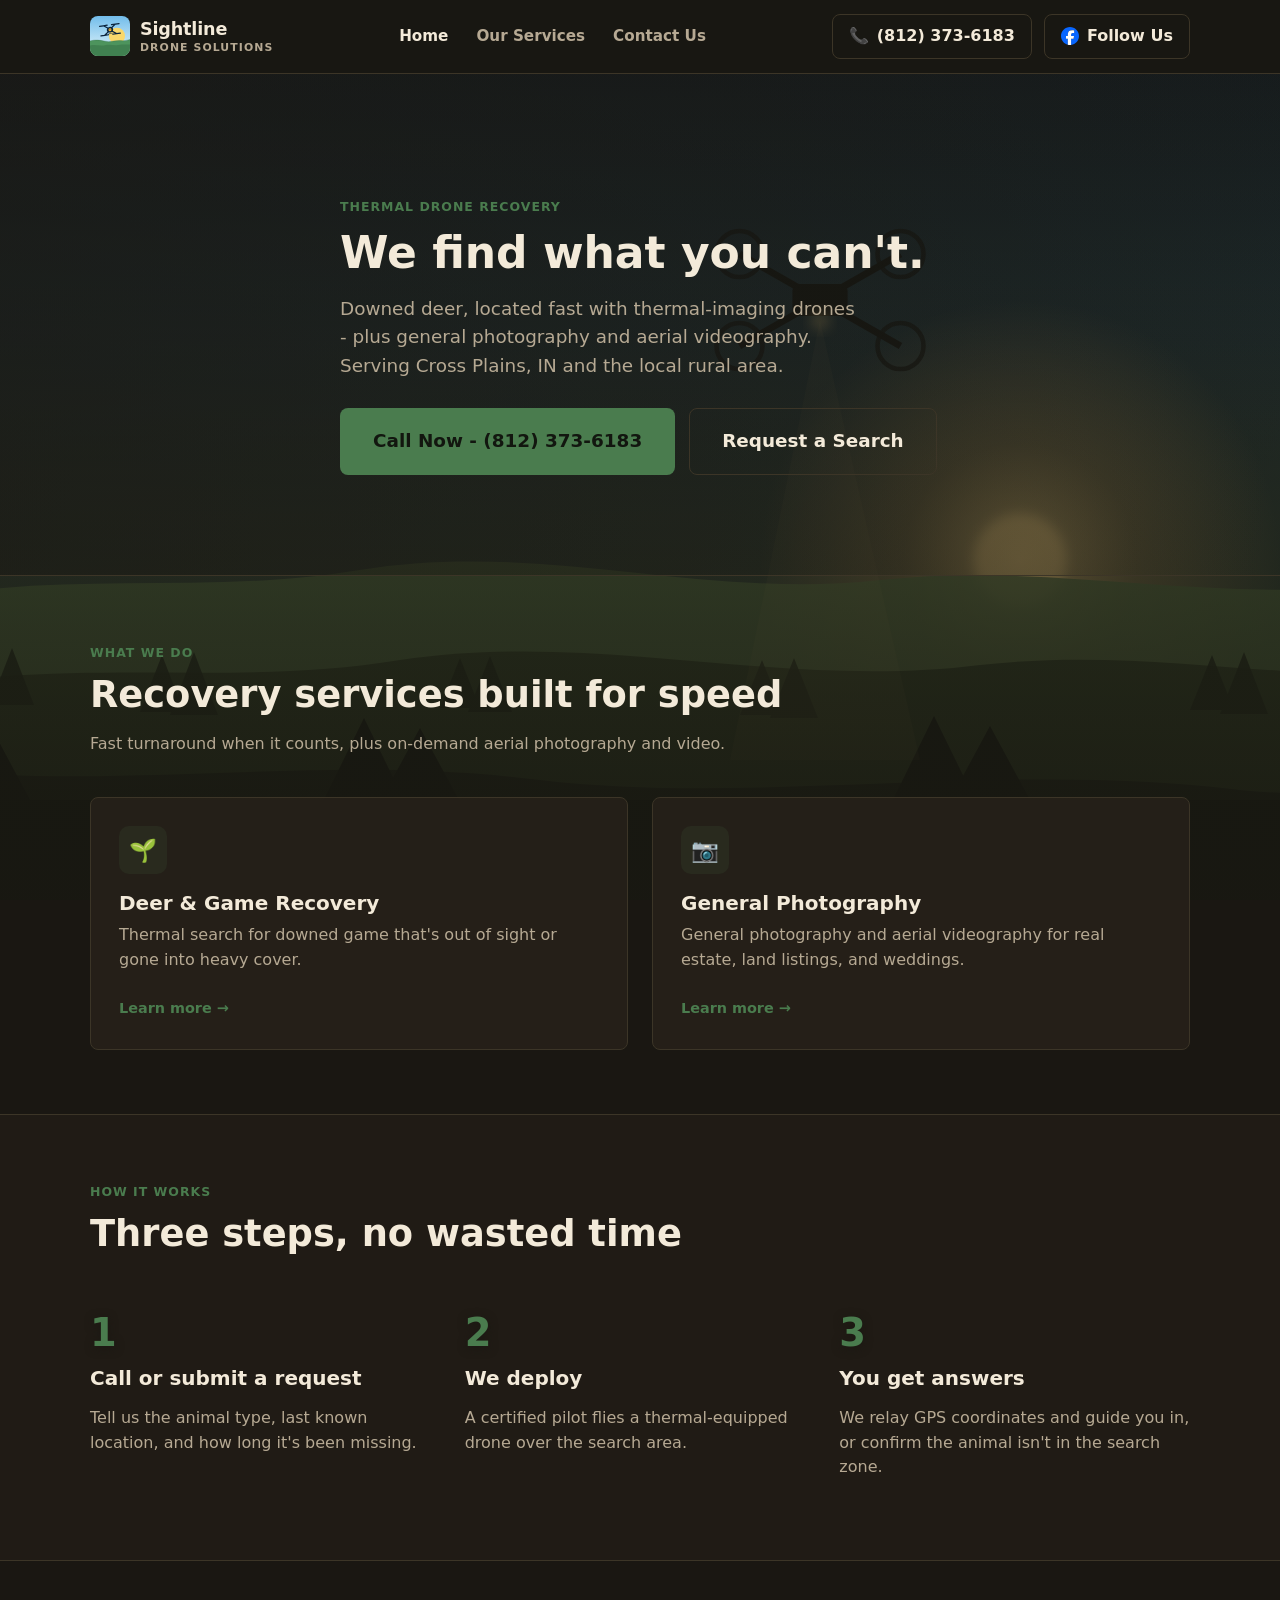
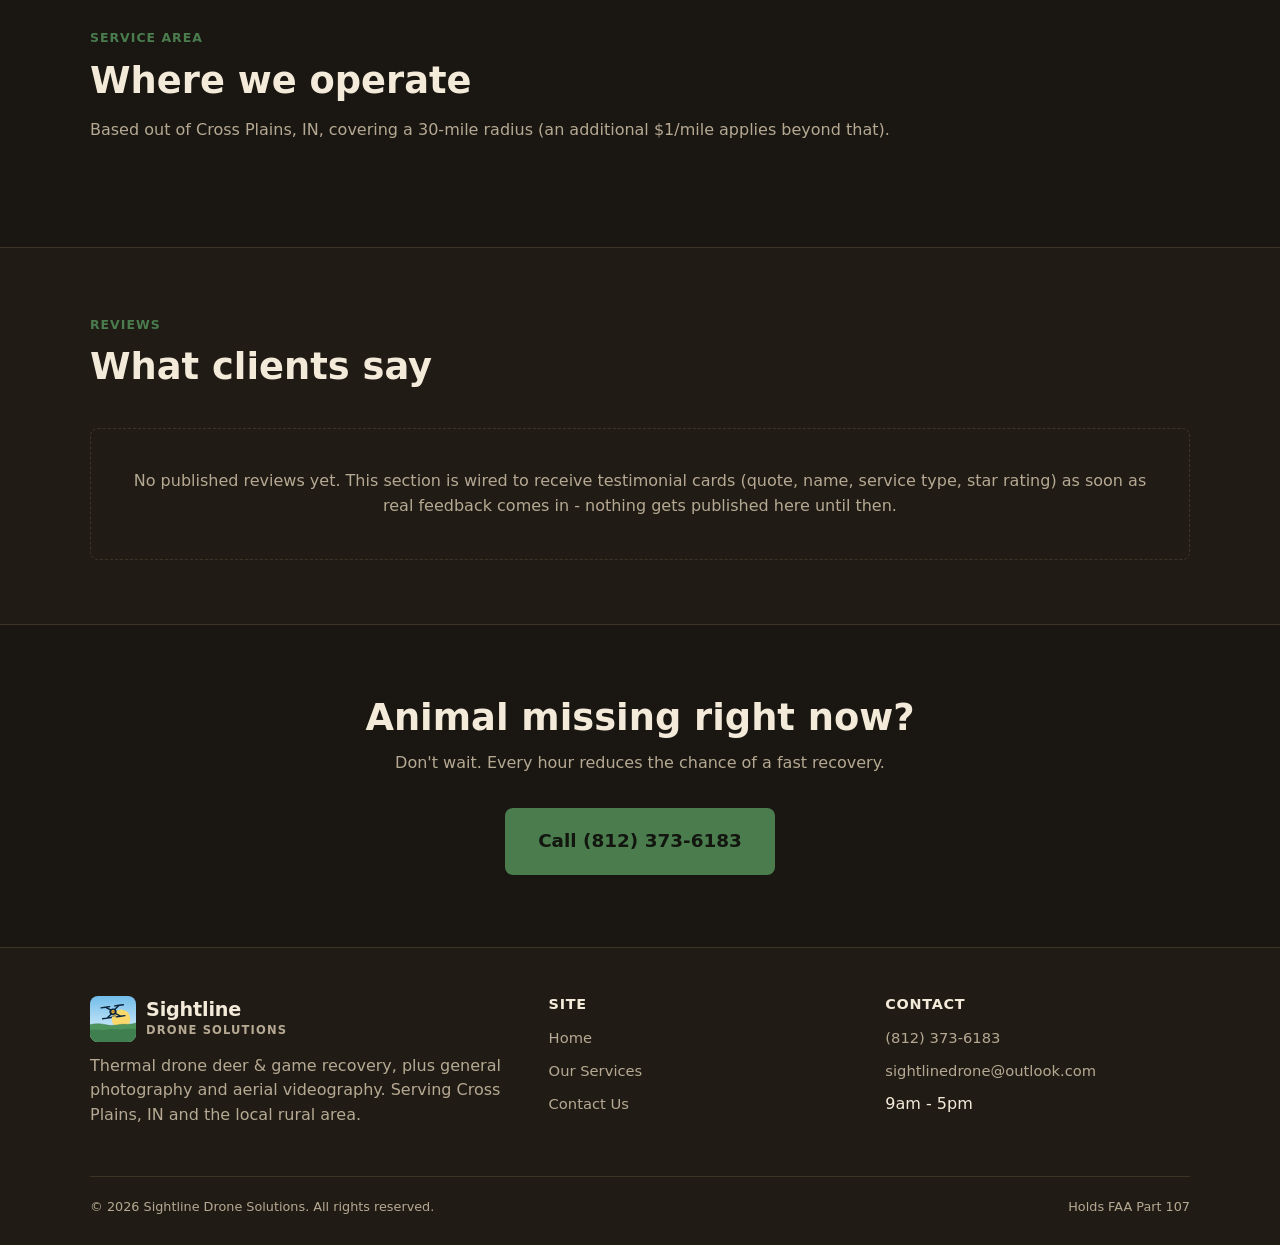
==== commit 9fd77867: "Drop leading zeros from service and step numbering" ====
--- a/index.html
+++ b/index.html
@@ -97,17 +97,17 @@
 
     <div class="steps">
       <div class="step">
-        <div class="step-number">01</div>
+        <div class="step-number">1</div>
         <h3>Call or submit a request</h3>
         <p>Tell us the animal type, last known location, and how long it's been missing.</p>
       </div>
       <div class="step">
-        <div class="step-number">02</div>
+        <div class="step-number">2</div>
         <h3>We deploy</h3>
         <p>A certified pilot flies a thermal-equipped drone over the search area.</p>
       </div>
       <div class="step">
-        <div class="step-number">03</div>
+        <div class="step-number">3</div>
         <h3>You get answers</h3>
         <p>We relay GPS coordinates and guide you in, or confirm the animal isn't in the search zone.</p>
       </div>
